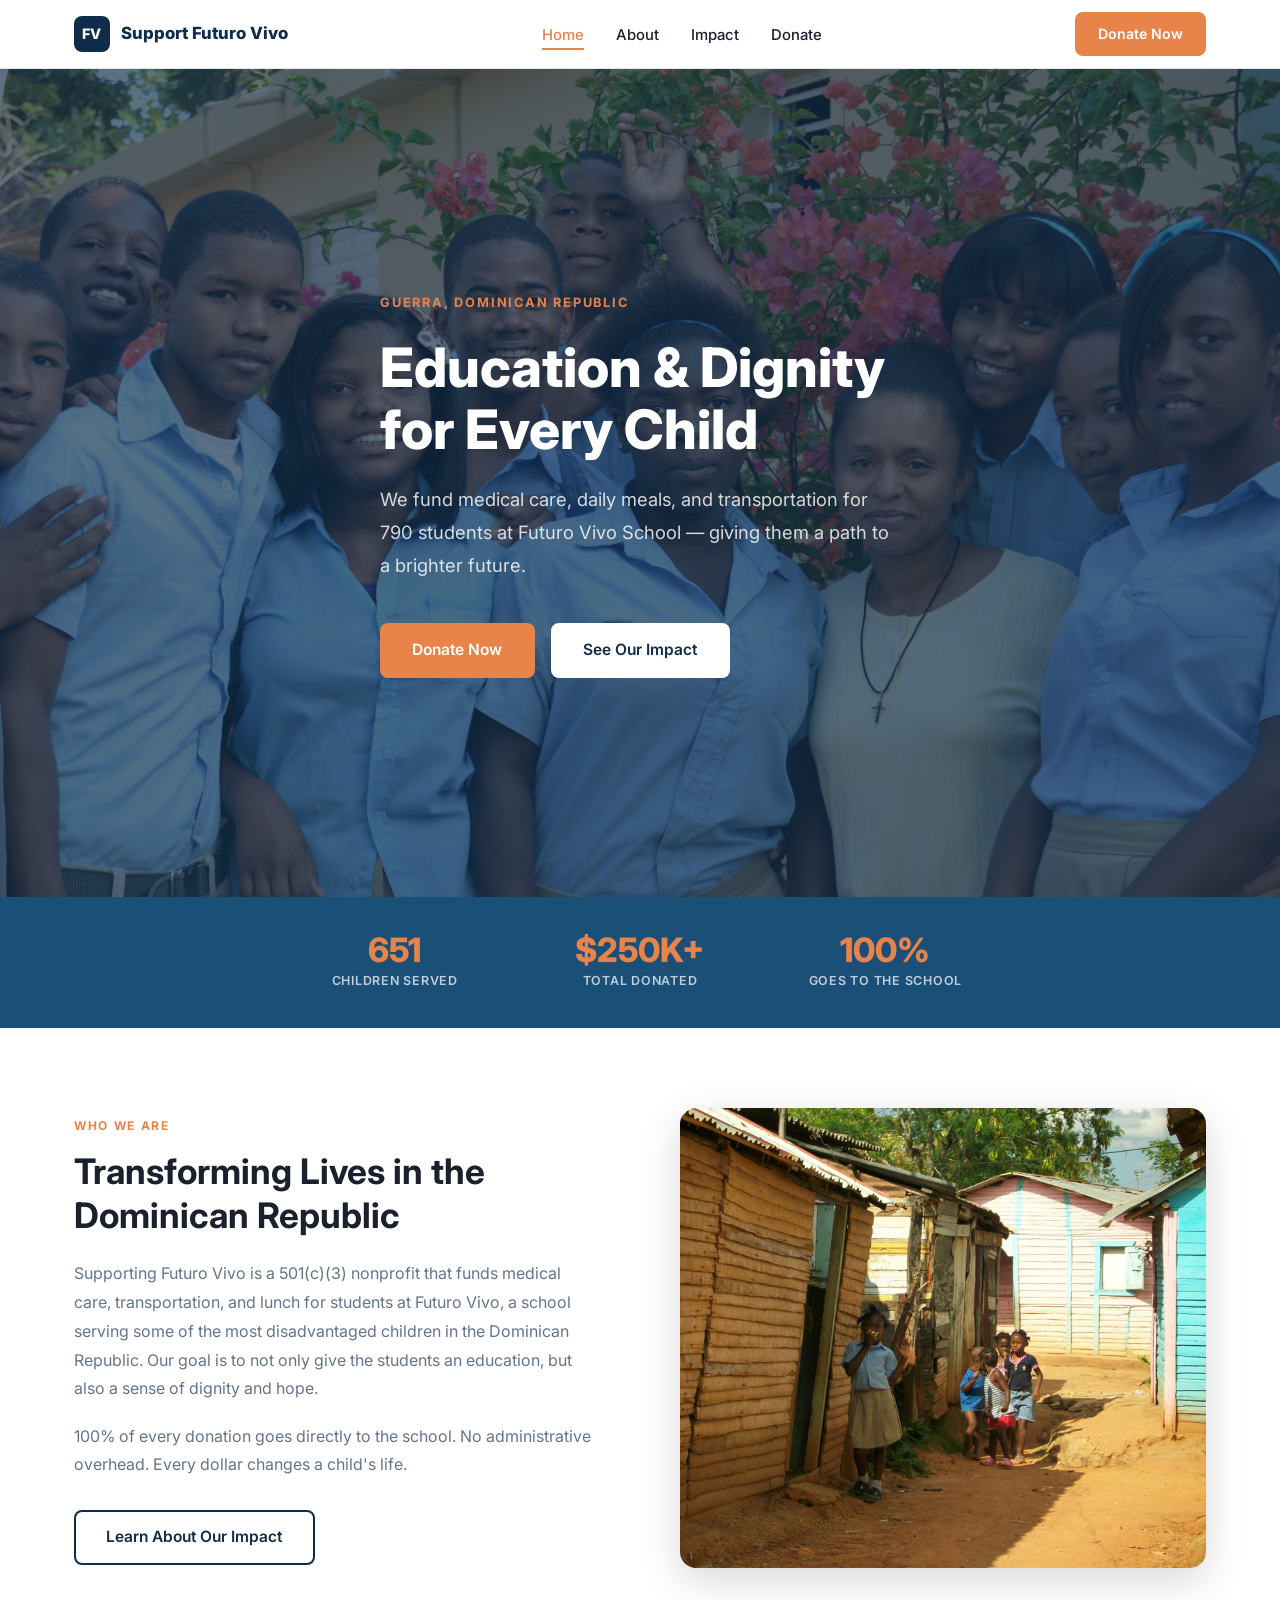
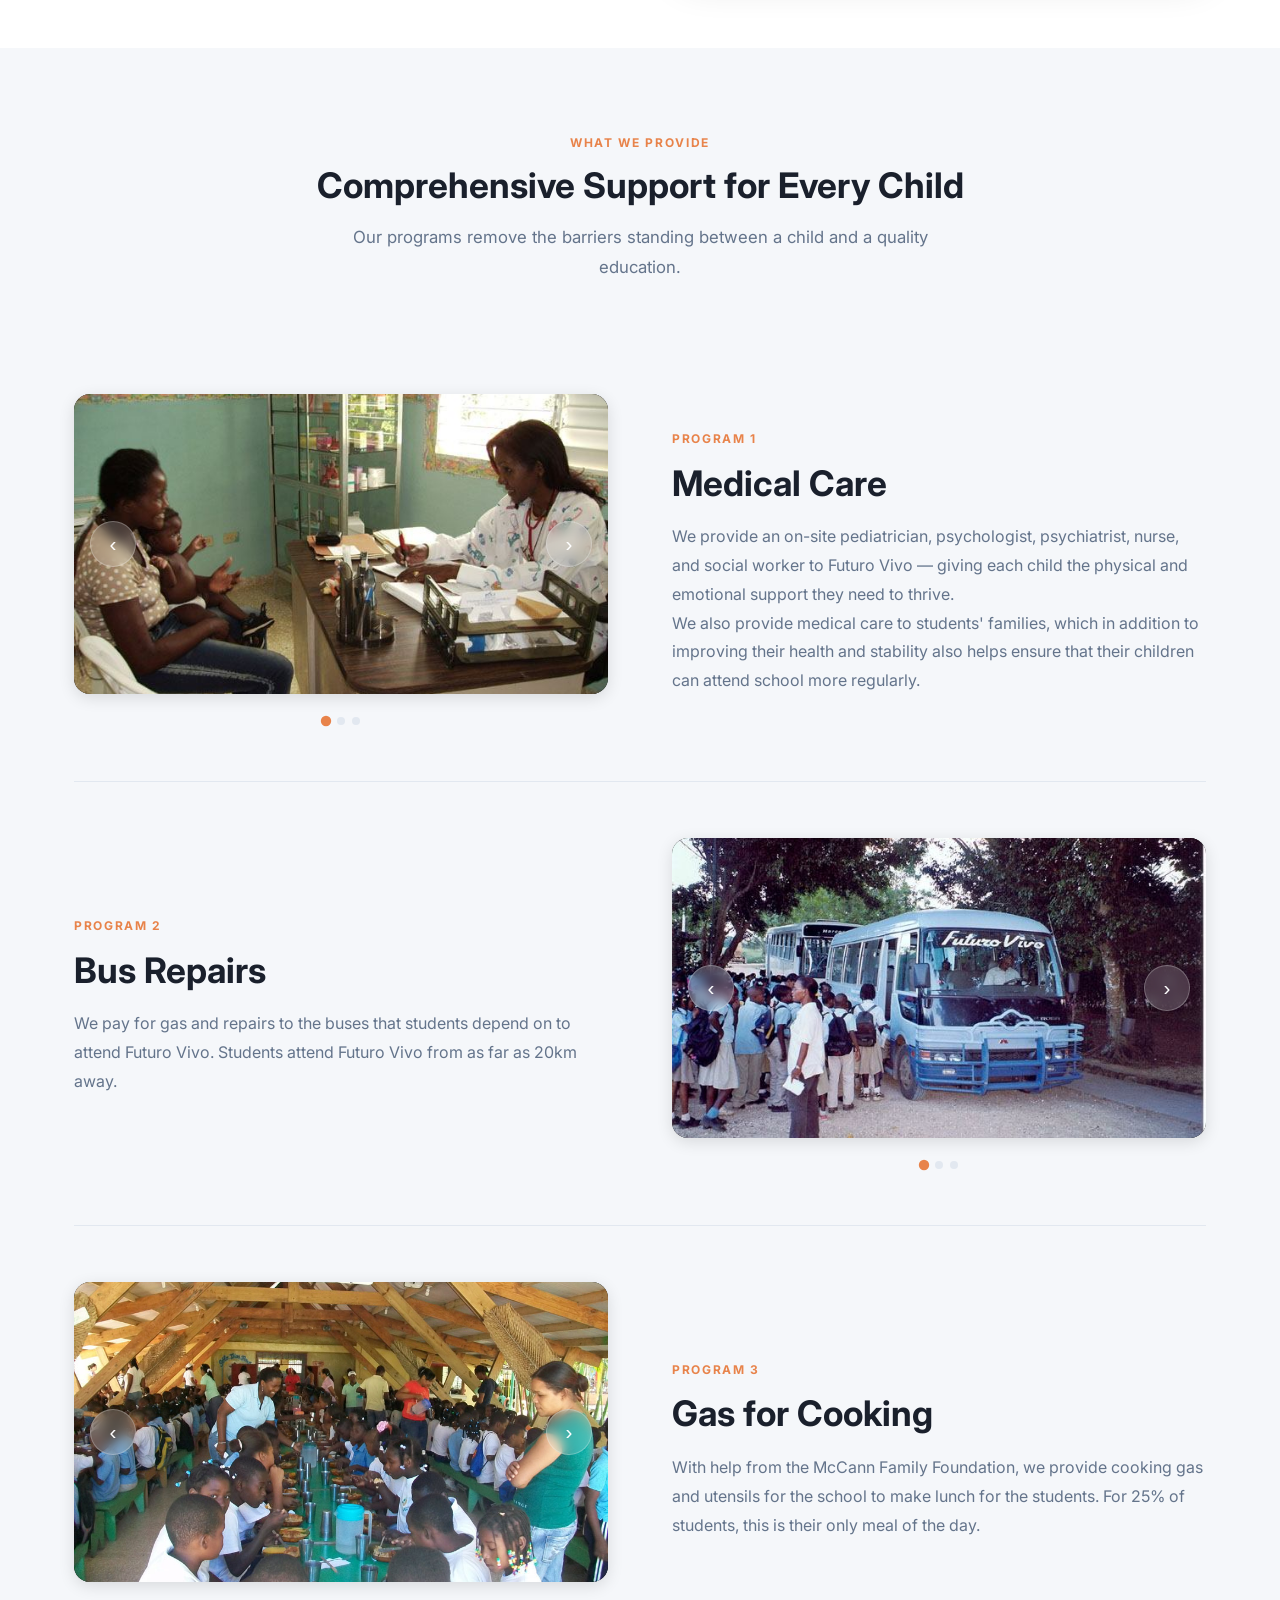
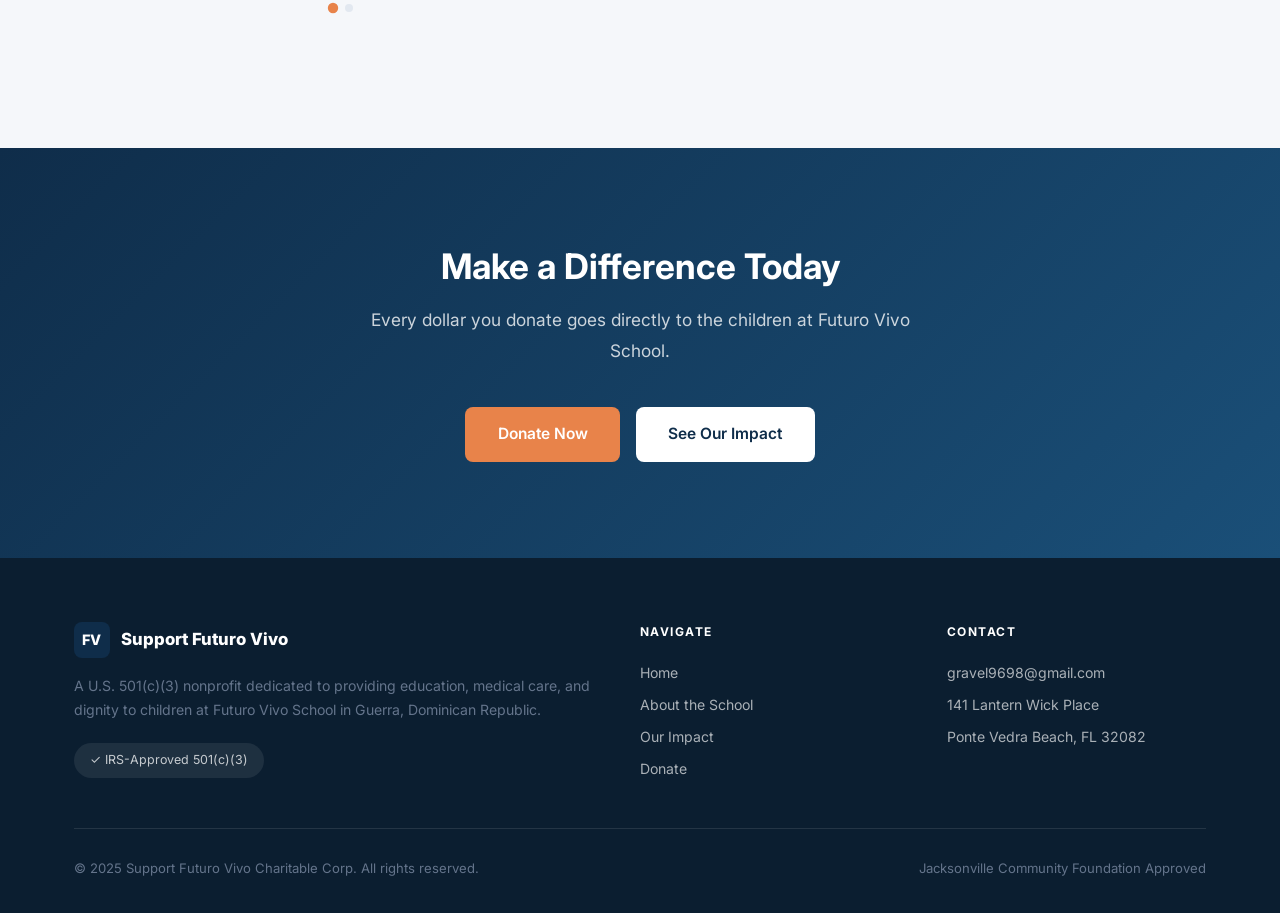
==== index.html @ 38538dcb "updates to index and about" ====
<!DOCTYPE html>
<html lang="en">
<head>
  <meta charset="UTF-8">
  <meta name="viewport" content="width=device-width, initial-scale=1.0">
  <title>Support Futuro Vivo — Education &amp; Dignity for Children in Need</title>
  <meta name="description" content="Support Futuro Vivo funds healthcare, medical care, and transportation for 790 children at Futuro Vivo School in Guerra, Dominican Republic.">
  <link rel="preconnect" href="https://fonts.googleapis.com">
  <link rel="preconnect" href="https://fonts.gstatic.com" crossorigin>
  <link href="https://fonts.googleapis.com/css2?family=Inter:wght@400;500;600;700;800&display=swap" rel="stylesheet">
  <link rel="stylesheet" href="css/style.css">
</head>
<body>

  <!-- ========== NAVIGATION ========== -->
  <nav class="nav" id="nav">
    <div class="container nav-inner">
      <a href="index.html" class="nav-logo">
        <div class="logo-mark">FV</div>
        Support Futuro Vivo
      </a>
      <ul class="nav-links">
        <li><a href="index.html">Home</a></li>
        <li><a href="about.html">About</a></li>
        <li><a href="impact.html">Impact</a></li>
        <li><a href="donate.html">Donate</a></li>
      </ul>
      <a href="donate.html" class="btn btn-primary nav-cta">Donate Now</a>
      <button class="hamburger" aria-label="Toggle menu">
        <span></span><span></span><span></span>
      </button>
    </div>
  </nav>

  <div class="mobile-nav" id="mobile-nav">
    <ul>
      <li><a href="index.html">Home</a></li>
      <li><a href="about.html">About</a></li>
      <li><a href="impact.html">Impact</a></li>
      <li><a href="donate.html">Donate</a></li>
    </ul>
    <a href="donate.html" class="btn btn-primary mobile-donate">Donate Now</a>
  </div>

  <!-- ========== HERO ========== -->
  <section class="hero">
    <div class="hero-bg"></div>
    <div class="container">
      <div class="hero-content">
        <span class="eyebrow">Guerra, Dominican Republic</span>
        <h1>Education &amp; Dignity<br>for Every Child</h1>
        <p>We fund medical care, daily meals, and transportation for 790 students at Futuro Vivo School — giving them a path to a brighter future.</p>
        <div class="hero-buttons">
          <a href="donate.html" class="btn btn-primary">Donate Now</a>
          <a href="impact.html" class="btn btn-white">See Our Impact</a>
        </div>
      </div>
    </div>
  </section>

  <!-- ========== STATS BAR ========== -->
  <div class="stats-bar">
    <div class="container">
      <div class="stats-grid">
        <div class="stat-item">
          <div class="number" data-target="790" data-suffix="">790</div>
          <div class="label">Children Served</div>
        </div>
        <div class="stat-item">
          <div class="number">$250K+</div>
          <div class="label">Total Donated</div>
        </div>

        <div class="stat-item">
          <div class="number">100%</div>
          <div class="label">Goes to the School</div>
        </div>
      </div>
    </div>
  </div>

  <!-- ========== ABOUT ========== -->
  <section class="section">
    <div class="container">
      <div class="about-grid">
        <div class="about-text fade-in">
          <span class="eyebrow">Who We Are</span>
          <h2>Transforming Lives in the Dominican Republic</h2>
          <p>Supporting Futuro Vivo is a 501(c)(3) nonprofit that funds medical care, transportation, and lunch for students at Futuro Vivo, a school serving some of the most disadvantaged children in the Dominican Republic. Our goal is to not only give the students an education, but also a sense of dignity and hope.</p>
          <p>100% of every donation goes directly to the school. No administrative overhead. Every dollar changes a child's life.</p>
          <a href="impact.html" class="btn btn-outline">Learn About Our Impact</a>
        </div>
        <div class="about-image fade-in">
          <img src="photos/students/students_6.jpg" alt="Children at Futuro Vivo School">

        </div>
      </div>
    </div>
  </section>

  <!-- ========== WHAT WE DO ========== -->
  <section class="section section-alt">
    <div class="container">
      <div class="section-header fade-in">
        <span class="eyebrow">What We Provide</span>
        <h2>Comprehensive Support for Every Child</h2>
        <p>Our programs remove the barriers standing between a child and a quality education.</p>
      </div>

      <div class="program-feature fade-in">
        <div class="program-feature-media">
          <div class="slideshow-wrap">
            <div class="slideshow-container">
              <div class="slide active"><img src="photos/medical/consult.jpg"   alt="Medical consultation at Futuro Vivo"></div>
              <div class="slide"><img src="photos/medical/consult_2.jpg"        alt="Medical consultation at Futuro Vivo"></div>
              <div class="slide"><img src="photos/medical/medicine.jpg"         alt="Medicine at Futuro Vivo"></div>
              <button class="slide-btn slide-prev" aria-label="Previous photo">&#8249;</button>
              <button class="slide-btn slide-next" aria-label="Next photo">&#8250;</button>
            </div>
            <div class="slide-dots">
              <button class="dot active" aria-label="Photo 1"></button>
              <button class="dot" aria-label="Photo 2"></button>
              <button class="dot" aria-label="Photo 3"></button>
            </div>
          </div>
        </div>
        <div class="program-feature-text">
          <span class="eyebrow">Program 1</span>
          <h2>Medical Care</h2>
          <p>We provide an on-site pediatrician, psychologist, psychiatrist, nurse, and social worker to Futuro Vivo — giving each child the physical and emotional support they need to thrive.</p>
          <p>We also provide medical care to students' families, which in addition to improving their health and stability also helps ensure that their children can attend school more regularly.</p>
        </div>
      </div>

      <div class="program-feature reverse fade-in">
        <div class="program-feature-media">
          <div class="slideshow-wrap">
            <div class="slideshow-container">
              <div class="slide active"><img src="photos/transportation/bus_outside.jpg" alt="School bus at Futuro Vivo"></div>
              <div class="slide"><img src="photos/transportation/bus_inside.jpg"         alt="Inside the school bus"></div>
              <div class="slide"><img src="photos/transportation/bus_pose.jpg"           alt="Students by the school bus"></div>
              <button class="slide-btn slide-prev" aria-label="Previous photo">&#8249;</button>
              <button class="slide-btn slide-next" aria-label="Next photo">&#8250;</button>
            </div>
            <div class="slide-dots">
              <button class="dot active" aria-label="Photo 1"></button>
              <button class="dot" aria-label="Photo 2"></button>
              <button class="dot" aria-label="Photo 3"></button>
            </div>
          </div>
        </div>
        <div class="program-feature-text">
          <span class="eyebrow">Program 2</span>
          <h2>Bus Repairs</h2>
          <p>We pay for gas and repairs to the buses that students depend on to attend Futuro Vivo. Students attend Futuro Vivo from as far as 20km away.</p>
        </div>
      </div>

      <div class="program-feature fade-in">
        <div class="program-feature-media">
          <div class="slideshow-wrap">
            <div class="slideshow-container">
              <div class="slide active"><img src="photos/meals/wide_shot.jpg"   alt="Mealtime at Futuro Vivo"></div>
              <div class="slide"><img src="photos/meals/long_table.JPG"         alt="Students eating at Futuro Vivo"></div>
              <button class="slide-btn slide-prev" aria-label="Previous photo">&#8249;</button>
              <button class="slide-btn slide-next" aria-label="Next photo">&#8250;</button>
            </div>
            <div class="slide-dots">
              <button class="dot active" aria-label="Photo 1"></button>
              <button class="dot" aria-label="Photo 2"></button>
            </div>
          </div>
        </div>
        <div class="program-feature-text">
          <span class="eyebrow">Program 3</span>
          <h2>Gas for Cooking</h2>
          <p>With help from the McCann Family Foundation, we provide cooking gas and utensils for the school to make lunch for the students. For 25% of students, this is their only meal of the day.</p>
        </div>
      </div>

    </div>
  </section>

  <!-- ========== CTA ========== -->
  <section class="cta-section">
    <div class="container fade-in">
      <h2>Make a Difference Today</h2>
      <p>Every dollar you donate goes directly to the children at Futuro Vivo School.</p>
      <div class="cta-buttons">
        <a href="donate.html" class="btn btn-primary">Donate Now</a>
        <a href="impact.html" class="btn btn-white">See Our Impact</a>
      </div>
    </div>
  </section>

  <!-- ========== FOOTER ========== -->
  <footer class="footer">
    <div class="container">
      <div class="footer-grid">
        <div class="footer-brand">
          <a href="index.html" class="nav-logo">
            <div class="logo-mark">FV</div>
            Support Futuro Vivo
          </a>
          <p>A U.S. 501(c)(3) nonprofit dedicated to providing education, medical care, and dignity to children at Futuro Vivo School in Guerra, Dominican Republic.</p>
          <span class="nonprofit-badge">✓ IRS-Approved 501(c)(3)</span>
        </div>
        <div>
          <h4>Navigate</h4>
          <ul>
            <li><a href="index.html">Home</a></li>
            <li><a href="about.html">About the School</a></li>
            <li><a href="impact.html">Our Impact</a></li>
            <li><a href="donate.html">Donate</a></li>
          </ul>
        </div>
        <div>
          <h4>Contact</h4>
          <ul>
            <li><a href="mailto:gravel9698@gmail.com">gravel9698@gmail.com</a></li>
            <li>141 Lantern Wick Place</li>
            <li>Ponte Vedra Beach, FL 32082</li>
          </ul>
        </div>
      </div>
      <div class="footer-bottom">
        <p>&copy; 2025 Support Futuro Vivo Charitable Corp. All rights reserved.</p>
        <p>Jacksonville Community Foundation Approved</p>
      </div>
    </div>
  </footer>

  <script src="js/main.js"></script>
</body>
</html>
---- css/style.css ----
/* ============================================
   SUPPORT FUTURO VIVO — Stylesheet
   ============================================ */

/* Reset & Base */
*, *::before, *::after { box-sizing: border-box; margin: 0; padding: 0; }

:root {
  --primary:        #0f2d4a;
  --primary-light:  #1a4f78;
  --accent:         #e8834a;
  --accent-dark:    #cf6b35;
  --bg-light:       #f5f7fa;
  --bg-white:       #ffffff;
  --text-dark:      #1a202c;
  --text-muted:     #64748b;
  --border:         #e2e8f0;
  --shadow-sm:      0 1px 4px rgba(0,0,0,0.08);
  --shadow-md:      0 4px 16px rgba(0,0,0,0.12);
  --shadow-lg:      0 12px 40px rgba(0,0,0,0.16);
  --radius:         8px;
  --radius-lg:      16px;
  --transition:     0.28s ease;
  --max-width:      1180px;
}

html { scroll-behavior: smooth; }

body {
  font-family: 'Inter', -apple-system, BlinkMacSystemFont, 'Segoe UI', sans-serif;
  color: var(--text-dark);
  background: var(--bg-white);
  line-height: 1.65;
  font-size: 16px;
  -webkit-font-smoothing: antialiased;
}

img { max-width: 100%; height: auto; display: block; }
a { color: inherit; text-decoration: none; }

h1 { font-size: clamp(2rem, 5vw, 3.4rem); font-weight: 800; line-height: 1.15; }
h2 { font-size: clamp(1.5rem, 3vw, 2.2rem); font-weight: 700; line-height: 1.25; }
h3 { font-size: clamp(1.05rem, 2vw, 1.25rem); font-weight: 600; }
p  { color: var(--text-muted); line-height: 1.8; }

.container { max-width: var(--max-width); margin: 0 auto; padding: 0 1.5rem; }
.section    { padding: 5rem 0; }
.section-alt { background: var(--bg-light); }

/* ---- Buttons ---- */
.btn {
  display: inline-flex;
  align-items: center;
  gap: .5rem;
  padding: .8rem 1.9rem;
  border-radius: var(--radius);
  font-weight: 600;
  font-size: .97rem;
  cursor: pointer;
  transition: var(--transition);
  border: 2px solid transparent;
  white-space: nowrap;
}
.btn-primary  { background: var(--accent); color: #fff; }
.btn-primary:hover { background: var(--accent-dark); transform: translateY(-2px); box-shadow: var(--shadow-md); }
.btn-outline  { border-color: var(--primary); color: var(--primary); background: transparent; }
.btn-outline:hover { background: var(--primary); color: #fff; transform: translateY(-2px); }
.btn-white    { background: #fff; color: var(--primary); }
.btn-white:hover { background: var(--bg-light); transform: translateY(-2px); box-shadow: var(--shadow-sm); }

/* ---- Section header ---- */
.section-header { text-align: center; margin-bottom: 3.5rem; }
.eyebrow {
  display: inline-block;
  text-transform: uppercase;
  letter-spacing: .14em;
  font-size: .75rem;
  font-weight: 700;
  color: var(--accent);
  margin-bottom: .65rem;
}
.section-header h2 { color: var(--text-dark); margin-bottom: .9rem; }
.section-header p  { max-width: 580px; margin: 0 auto; font-size: 1.05rem; }

/* ---- Fade-in on scroll ---- */
.fade-in {
  opacity: 0;
  transform: translateY(22px);
  transition: opacity .6s ease, transform .6s ease;
}
.fade-in.visible { opacity: 1; transform: translateY(0); }


/* ============================================
   NAVIGATION
   ============================================ */
.nav {
  position: sticky;
  top: 0;
  z-index: 200;
  background: rgba(255,255,255,.96);
  backdrop-filter: blur(12px);
  border-bottom: 1px solid var(--border);
  transition: box-shadow var(--transition);
}
.nav.scrolled { box-shadow: var(--shadow-md); }

.nav-inner {
  display: flex;
  align-items: center;
  justify-content: space-between;
  height: 68px;
}

.nav-logo {
  display: flex;
  align-items: center;
  gap: .7rem;
  font-weight: 800;
  font-size: 1.05rem;
  color: var(--primary);
  flex-shrink: 0;
}
.logo-mark {
  width: 36px; height: 36px;
  background: var(--primary);
  border-radius: 8px;
  display: flex;
  align-items: center;
  justify-content: center;
  color: #fff;
  font-size: .9rem;
  font-weight: 800;
  letter-spacing: .02em;
  flex-shrink: 0;
}

.nav-links {
  display: flex;
  align-items: center;
  gap: 2rem;
  list-style: none;
}
.nav-links a {
  font-weight: 500;
  font-size: .93rem;
  color: var(--text-dark);
  transition: color var(--transition);
  position: relative;
  padding-bottom: 2px;
}
.nav-links a::after {
  content: '';
  position: absolute;
  bottom: -4px; left: 0;
  width: 0; height: 2px;
  background: var(--accent);
  transition: width var(--transition);
}
.nav-links a:hover,
.nav-links a.active { color: var(--accent); }
.nav-links a:hover::after,
.nav-links a.active::after { width: 100%; }

.nav-cta { padding: .55rem 1.3rem; font-size: .88rem; }

/* Hamburger */
.hamburger {
  display: none;
  flex-direction: column;
  gap: 5px;
  cursor: pointer;
  padding: 6px;
  background: none;
  border: none;
}
.hamburger span {
  display: block;
  width: 23px; height: 2px;
  background: var(--text-dark);
  transition: var(--transition);
  border-radius: 2px;
}
.hamburger.open span:nth-child(1) { transform: translateY(7px) rotate(45deg); }
.hamburger.open span:nth-child(2) { opacity: 0; }
.hamburger.open span:nth-child(3) { transform: translateY(-7px) rotate(-45deg); }

/* Mobile Nav */
.mobile-nav {
  display: none;
  position: fixed;
  top: 68px; left: 0; right: 0;
  background: #fff;
  border-bottom: 1px solid var(--border);
  z-index: 199;
  padding: 1.25rem 1.5rem 1.75rem;
  box-shadow: var(--shadow-lg);
}
.mobile-nav.open { display: block; }
.mobile-nav ul { list-style: none; display: flex; flex-direction: column; gap: .25rem; }
.mobile-nav a {
  display: block;
  padding: .7rem 1rem;
  font-weight: 500;
  font-size: .98rem;
  border-radius: var(--radius);
  transition: background var(--transition);
}
.mobile-nav a:hover,
.mobile-nav a.active { background: var(--bg-light); color: var(--accent); }
.mobile-donate { margin-top: 1rem; display: block; text-align: center; }


/* ============================================
   HERO
   ============================================ */
.hero {
  position: relative;
  min-height: 92vh;
  display: flex;
  align-items: center;
  background: var(--primary);
  overflow: hidden;
}
.hero-bg {
  position: absolute; inset: 0;
  background-image: url('../photos/students/students_2.JPG');
  background-size: cover;
  background-position: center 30%;
  opacity: .32;
}
.hero-content {
  position: relative;
  z-index: 1;
  color: #fff;
  max-width: 680px;
  padding: 4rem 0;
}
.hero-content .eyebrow { color: var(--accent); margin-bottom: 1.4rem; font-size: .8rem; }
.hero-content h1 { color: #fff; margin-bottom: 1.4rem; }
.hero-content p  {
  font-size: 1.15rem;
  color: rgba(255,255,255,.82);
  margin-bottom: 2.5rem;
  max-width: 520px;
}
.hero-buttons { display: flex; gap: 1rem; flex-wrap: wrap; }


/* ============================================
   STATS BAR
   ============================================ */
.stats-bar {
  background: var(--primary-light);
  padding: 2.25rem 0;
}
.stats-grid {
  display: grid;
  grid-template-columns: repeat(3, 1fr);
  gap: 1rem;
  text-align: center;
  max-width: 720px;
  margin: 0 auto;
}
.stat-item .number {
  font-size: 2.1rem;
  font-weight: 800;
  color: var(--accent);
  line-height: 1;
  margin-bottom: .3rem;
}
.stat-item .label {
  font-size: .78rem;
  color: rgba(255,255,255,.72);
  font-weight: 600;
  text-transform: uppercase;
  letter-spacing: .06em;
}


/* ============================================
   ABOUT
   ============================================ */
.about-grid {
  display: grid;
  grid-template-columns: 1fr 1fr;
  gap: 5rem;
  align-items: center;
}
.about-text .eyebrow { margin-bottom: .8rem; }
.about-text h2  { color: var(--text-dark); margin-bottom: 1.4rem; }
.about-text p   { margin-bottom: 1.15rem; }
.about-text .btn { margin-top: .75rem; }

.about-image { position: relative; }
.about-image img {
  border-radius: var(--radius-lg);
  width: 100%; height: 460px;
  object-fit: cover;
  box-shadow: var(--shadow-lg);
}
.about-badge {
  position: absolute;
  bottom: -1.5rem; left: -1.5rem;
  background: var(--accent);
  color: #fff;
  padding: 1.4rem 1.6rem;
  border-radius: var(--radius-lg);
  text-align: center;
  box-shadow: var(--shadow-md);
}
.about-badge .big   { font-size: 2rem; font-weight: 800; line-height: 1; }
.about-badge .small { font-size: .7rem; font-weight: 700; text-transform: uppercase; letter-spacing: .06em; margin-top: .2rem; }


/* ============================================
   PROGRAMS
   ============================================ */
.programs-grid {
  display: grid;
  grid-template-columns: repeat(auto-fit, minmax(240px, 1fr));
  gap: 1.5rem;
}
.program-card {
  background: #fff;
  border-radius: var(--radius-lg);
  padding: 2rem;
  box-shadow: var(--shadow-sm);
  border: 1px solid var(--border);
  transition: transform var(--transition), box-shadow var(--transition);
}
.program-card:hover { transform: translateY(-5px); box-shadow: var(--shadow-md); }
.program-icon {
  width: 54px; height: 54px;
  background: #fef0e6;
  border-radius: 12px;
  display: flex;
  align-items: center;
  justify-content: center;
  font-size: 1.4rem;
  margin-bottom: 1.2rem;
}
.program-card h3 { color: var(--text-dark); margin-bottom: .65rem; }


/* ============================================
   PROGRAM FEATURES (homepage what-we-do)
   ============================================ */
.program-feature {
  display: grid;
  grid-template-columns: 1fr 1fr;
  gap: 4rem;
  align-items: center;
  padding: 3.5rem 0;
  border-bottom: 1px solid var(--border);
}
.program-feature:last-child { border-bottom: none; }
.program-feature.reverse .program-feature-media { order: 2; }
.program-feature.reverse .program-feature-text  { order: 1; }

.program-feature-media .slideshow-wrap { max-width: unset; margin: 0; }
.program-feature-media .slideshow-container { box-shadow: var(--shadow-md); }

.program-feature-text .eyebrow { margin-bottom: .75rem; }
.program-feature-text h2 { color: var(--text-dark); margin-bottom: 1.1rem; }

.program-feature .slide-dots .dot { background: var(--border); }
.program-feature .slide-dots .dot.active { background: var(--accent); }


/* ============================================
   SLIDESHOW
   ============================================ */
.slideshow-section {
  background: var(--primary);
  padding: 5rem 0;
}
.slideshow-section .section-header h2 { color: #fff; }
.slideshow-section .section-header p  { color: rgba(255,255,255,.65); }

.slideshow-wrap {
  position: relative;
  max-width: 860px;
  margin: 0 auto;
}
.slideshow-container {
  position: relative;
  border-radius: var(--radius-lg);
  overflow: hidden;
  box-shadow: var(--shadow-lg);
  aspect-ratio: 16 / 9;
  background: #000;
}
.slide {
  position: absolute; inset: 0;
  opacity: 0;
  transition: opacity .85s ease;
}
.slide.active { opacity: 1; }
.slide img { width: 100%; height: 100%; object-fit: cover; }

.slide-btn {
  position: absolute;
  top: 50%; transform: translateY(-50%);
  z-index: 10;
  background: rgba(255,255,255,.18);
  backdrop-filter: blur(6px);
  border: 1px solid rgba(255,255,255,.25);
  color: #fff;
  width: 46px; height: 46px;
  border-radius: 50%;
  cursor: pointer;
  font-size: 1.3rem;
  display: flex;
  align-items: center;
  justify-content: center;
  transition: background var(--transition);
}
.slide-btn:hover { background: rgba(255,255,255,.32); }
.slide-prev { left: 1rem; }
.slide-next { right: 1rem; }

.slide-dots {
  display: flex;
  justify-content: center;
  gap: .45rem;
  margin-top: 1.4rem;
  flex-wrap: wrap;
}
.dot {
  width: 8px; height: 8px;
  border-radius: 50%;
  background: rgba(255,255,255,.28);
  cursor: pointer;
  transition: background var(--transition), transform var(--transition);
  border: none;
}
.dot.active { background: var(--accent); transform: scale(1.3); }


/* ============================================
   CTA BAND
   ============================================ */
.cta-section {
  background: linear-gradient(135deg, var(--primary) 0%, var(--primary-light) 100%);
  color: #fff;
  text-align: center;
  padding: 6rem 0;
}
.cta-section h2 { color: #fff; margin-bottom: 1rem; }
.cta-section p  { color: rgba(255,255,255,.78); font-size: 1.08rem; max-width: 540px; margin: 0 auto 2.5rem; }
.cta-buttons    { display: flex; gap: 1rem; justify-content: center; flex-wrap: wrap; }


/* ============================================
   FOOTER
   ============================================ */
.footer {
  background: #0b1e30;
  color: rgba(255,255,255,.65);
  padding: 4rem 0 2rem;
}
.footer-grid {
  display: grid;
  grid-template-columns: 2fr 1fr 1fr;
  gap: 3rem;
  margin-bottom: 3rem;
}
.footer-brand .nav-logo { color: #fff; margin-bottom: 1rem; }
.footer-brand p { font-size: .88rem; line-height: 1.75; margin-bottom: 1.25rem; }

.footer h4 {
  color: #fff;
  font-size: .75rem;
  text-transform: uppercase;
  letter-spacing: .12em;
  margin-bottom: 1.2rem;
}
.footer ul { list-style: none; display: flex; flex-direction: column; gap: .55rem; }
.footer ul li, .footer ul a { font-size: .88rem; transition: color var(--transition); }
.footer ul a:hover { color: #fff; }

.footer-bottom {
  border-top: 1px solid rgba(255,255,255,.1);
  padding-top: 1.75rem;
  display: flex;
  justify-content: space-between;
  align-items: center;
  font-size: .82rem;
  flex-wrap: wrap;
  gap: .75rem;
}
.nonprofit-badge {
  display: inline-flex;
  align-items: center;
  gap: .5rem;
  background: rgba(255,255,255,.08);
  padding: .45rem 1rem;
  border-radius: 100px;
  font-size: .78rem;
  color: rgba(255,255,255,.75);
}


/* ============================================
   PAGE HERO (inner pages)
   ============================================ */
.page-hero {
  background: linear-gradient(135deg, var(--primary) 0%, var(--primary-light) 100%);
  padding: 4.5rem 0 3.5rem;
}
.page-hero h1 { color: #fff; margin-bottom: .9rem; }
.page-hero p  { color: rgba(255,255,255,.78); font-size: 1.08rem; max-width: 580px; }

.breadcrumb {
  display: flex;
  align-items: center;
  gap: .5rem;
  font-size: .82rem;
  color: rgba(255,255,255,.55);
  margin-bottom: 1.4rem;
}
.breadcrumb a { color: rgba(255,255,255,.55); transition: color var(--transition); }
.breadcrumb a:hover { color: rgba(255,255,255,.9); }


/* ============================================
   BOARD PAGE
   ============================================ */
.board-grid {
  display: grid;
  grid-template-columns: repeat(auto-fill, minmax(270px, 1fr));
  gap: 2rem;
}
.board-card {
  background: #fff;
  border-radius: var(--radius-lg);
  overflow: hidden;
  box-shadow: var(--shadow-sm);
  border: 1px solid var(--border);
  transition: transform var(--transition), box-shadow var(--transition);
}
.board-card:hover { transform: translateY(-5px); box-shadow: var(--shadow-md); }

.board-avatar {
  height: 200px;
  background: linear-gradient(135deg, var(--primary) 0%, var(--primary-light) 100%);
  display: flex;
  align-items: center;
  justify-content: center;
  font-size: 3.5rem;
  font-weight: 800;
  color: rgba(255,255,255,.85);
  letter-spacing: .04em;
}
.board-avatar.placeholder {
  background: var(--bg-light);
  color: var(--border);
  font-size: 2.5rem;
}
.board-body { padding: 1.5rem; }
.board-body h3 { color: var(--text-dark); margin-bottom: .25rem; }
.board-role {
  color: var(--accent);
  font-weight: 600;
  font-size: .8rem;
  text-transform: uppercase;
  letter-spacing: .07em;
  margin-bottom: .75rem;
}
.board-body p { font-size: .9rem; }

.board-placeholder .board-body h3 { color: var(--text-muted); }


/* ============================================
   IMPACT PAGE
   ============================================ */
.impact-stats-grid {
  display: grid;
  grid-template-columns: repeat(auto-fit, minmax(190px, 1fr));
  gap: 1.5rem;
}
.impact-stat-card {
  background: #fff;
  border-radius: var(--radius-lg);
  padding: 2.25rem 1.75rem;
  text-align: center;
  box-shadow: var(--shadow-sm);
  border: 1px solid var(--border);
  transition: transform var(--transition), box-shadow var(--transition);
}
.impact-stat-card:hover { transform: translateY(-4px); box-shadow: var(--shadow-md); }
.impact-stat-card .number {
  font-size: 2.8rem;
  font-weight: 800;
  color: var(--primary);
  line-height: 1;
  margin-bottom: .5rem;
}
.impact-stat-card .label { font-weight: 700; color: var(--text-dark); font-size: .95rem; }
.impact-stat-card .desc  { font-size: .82rem; margin-top: .4rem; }

/* Program detail rows */
.program-row {
  display: grid;
  grid-template-columns: 1fr 1fr;
  gap: 4rem;
  align-items: center;
  padding: 4rem 0;
  border-bottom: 1px solid var(--border);
}
.program-row:last-child { border-bottom: none; }
.program-row.reverse .program-row-img { order: 2; }
.program-row.reverse .program-row-text { order: 1; }

.program-row-img {
  border-radius: var(--radius-lg);
  overflow: hidden;
  box-shadow: var(--shadow-md);
}
.program-row-img img { width: 100%; height: 320px; object-fit: cover; }

.program-row-text .eyebrow { margin-bottom: .75rem; }
.program-row-text h2 { color: var(--text-dark); margin-bottom: 1.1rem; }

/* Photo grid */
.photo-grid {
  display: grid;
  grid-template-columns: repeat(auto-fill, minmax(260px, 1fr));
  gap: .9rem;
}
.photo-grid-item {
  aspect-ratio: 4 / 3;
  overflow: hidden;
  border-radius: var(--radius);
  cursor: pointer;
}
.photo-grid-item img {
  width: 100%; height: 100%;
  object-fit: cover;
  transition: transform .45s ease;
}
.photo-grid-item:hover img { transform: scale(1.06); }

/* Lightbox */
.lightbox {
  display: none;
  position: fixed; inset: 0;
  background: rgba(0,0,0,.92);
  z-index: 1000;
  align-items: center;
  justify-content: center;
  padding: 2rem;
}
.lightbox.open { display: flex; }
.lightbox img {
  max-width: 90vw;
  max-height: 88vh;
  border-radius: var(--radius);
  object-fit: contain;
  box-shadow: var(--shadow-lg);
}
.lightbox-close {
  position: absolute;
  top: 1.25rem; right: 1.5rem;
  background: none;
  border: none;
  color: #fff;
  font-size: 2rem;
  cursor: pointer;
  line-height: 1;
  opacity: .75;
  transition: opacity var(--transition);
}
.lightbox-close:hover { opacity: 1; }


/* ============================================
   DONATE PAGE
   ============================================ */
.donate-layout {
  display: grid;
  grid-template-columns: 1.55fr 1fr;
  gap: 3rem;
  align-items: start;
}

.donate-card {
  background: #fff;
  border-radius: var(--radius-lg);
  padding: 2.5rem;
  box-shadow: var(--shadow-sm);
  border: 1px solid var(--border);
}
.donate-card h2 { color: var(--text-dark); margin-bottom: .6rem; }
.donate-card .subtitle { margin-bottom: 2rem; font-size: 1rem; }

.amount-grid {
  display: grid;
  grid-template-columns: repeat(3, 1fr);
  gap: .7rem;
  margin-bottom: 2rem;
}
.amount-btn {
  background: var(--bg-light);
  border: 2px solid var(--border);
  border-radius: var(--radius);
  padding: 1rem .75rem;
  text-align: center;
  cursor: pointer;
  transition: var(--transition);
  font-weight: 700;
  font-size: 1.05rem;
  color: var(--text-dark);
}
.amount-btn:hover, .amount-btn.selected {
  border-color: var(--primary);
  background: #e8f0f8;
  color: var(--primary);
}
.amount-sub {
  font-size: .7rem;
  font-weight: 500;
  color: var(--text-muted);
  display: block;
  margin-top: .2rem;
}
.amount-btn.selected .amount-sub { color: var(--primary-light); }

.divider {
  display: flex;
  align-items: center;
  gap: 1rem;
  margin: 1.5rem 0;
  color: var(--text-muted);
  font-size: .85rem;
}
.divider::before, .divider::after {
  content: '';
  flex: 1;
  height: 1px;
  background: var(--border);
}

.paypal-form { margin-top: .5rem; }
.paypal-btn {
  display: flex;
  align-items: center;
  justify-content: center;
  gap: .75rem;
  width: 100%;
  background: #003087;
  color: #fff;
  border-radius: var(--radius);
  padding: 1.05rem;
  font-weight: 700;
  font-size: 1.05rem;
  transition: var(--transition);
  border: none;
  cursor: pointer;
}
.paypal-btn:hover { background: #002270; transform: translateY(-2px); box-shadow: var(--shadow-md); }
.paypal-logo-img { height: 22px; filter: brightness(0) invert(1); }

.donate-note {
  margin-top: 1.25rem;
  font-size: .82rem;
  color: var(--text-muted);
  text-align: center;
  display: flex;
  align-items: center;
  justify-content: center;
  gap: .4rem;
}

/* Donate sidebar */
.donate-sidebar { display: flex; flex-direction: column; gap: 1.25rem; }

.info-card {
  background: #fff;
  border-radius: var(--radius-lg);
  padding: 1.65rem;
  box-shadow: var(--shadow-sm);
  border: 1px solid var(--border);
}
.info-card h3 { color: var(--text-dark); font-size: 1rem; margin-bottom: .9rem; }
.info-card p, .info-card address {
  font-style: normal;
  font-size: .9rem;
  line-height: 1.75;
  color: var(--text-muted);
}

.tax-badge {
  display: flex;
  align-items: flex-start;
  gap: .75rem;
  background: #edf7ee;
  border-radius: var(--radius);
  padding: 1rem;
  margin-top: 1rem;
}
.tax-badge .icon { font-size: 1.3rem; flex-shrink: 0; margin-top: .1rem; }
.tax-badge p { font-size: .82rem; color: #256325; font-weight: 500; margin: 0; }

.match-list { list-style: none !important; display: flex; flex-direction: column; gap: .4rem !important; }
.match-list li { font-size: .88rem !important; }
.match-list li::before { content: '✓ '; color: #256325; font-weight: 700; }


/* ============================================
   RESPONSIVE
   ============================================ */
@media (max-width: 960px) {
  .about-grid { grid-template-columns: 1fr; gap: 3.5rem; }
  .about-image img { height: 340px; }
  .about-badge { left: 1rem; }

  .program-row { grid-template-columns: 1fr; gap: 2.5rem; }
  .program-row.reverse .program-row-img { order: unset; }
  .program-row.reverse .program-row-text { order: unset; }

  .program-feature { grid-template-columns: 1fr; gap: 2.5rem; }
  .program-feature.reverse .program-feature-media { order: unset; }
  .program-feature.reverse .program-feature-text  { order: unset; }

  .donate-layout { grid-template-columns: 1fr; gap: 2rem; }
  .footer-grid { grid-template-columns: 1fr 1fr; }
  .footer-brand { grid-column: 1 / -1; }
}

@media (max-width: 768px) {
  .nav-links, .nav-cta { display: none; }
  .hamburger { display: flex; }

  .stats-grid { grid-template-columns: repeat(2, 1fr); gap: 1.5rem 1rem; }

  .section { padding: 3.5rem 0; }
  .hero { min-height: 85vh; }
  .cta-section { padding: 4rem 0; }

  .footer-grid { grid-template-columns: 1fr; gap: 2rem; }
  .footer-brand { grid-column: unset; }
  .footer-bottom { flex-direction: column; text-align: center; }

  .amount-grid { grid-template-columns: repeat(2, 1fr); }
}

@media (max-width: 480px) {
  .hero-buttons { flex-direction: column; align-items: flex-start; }
  .cta-buttons  { flex-direction: column; align-items: center; }
  h1 { font-size: 2rem; }
}
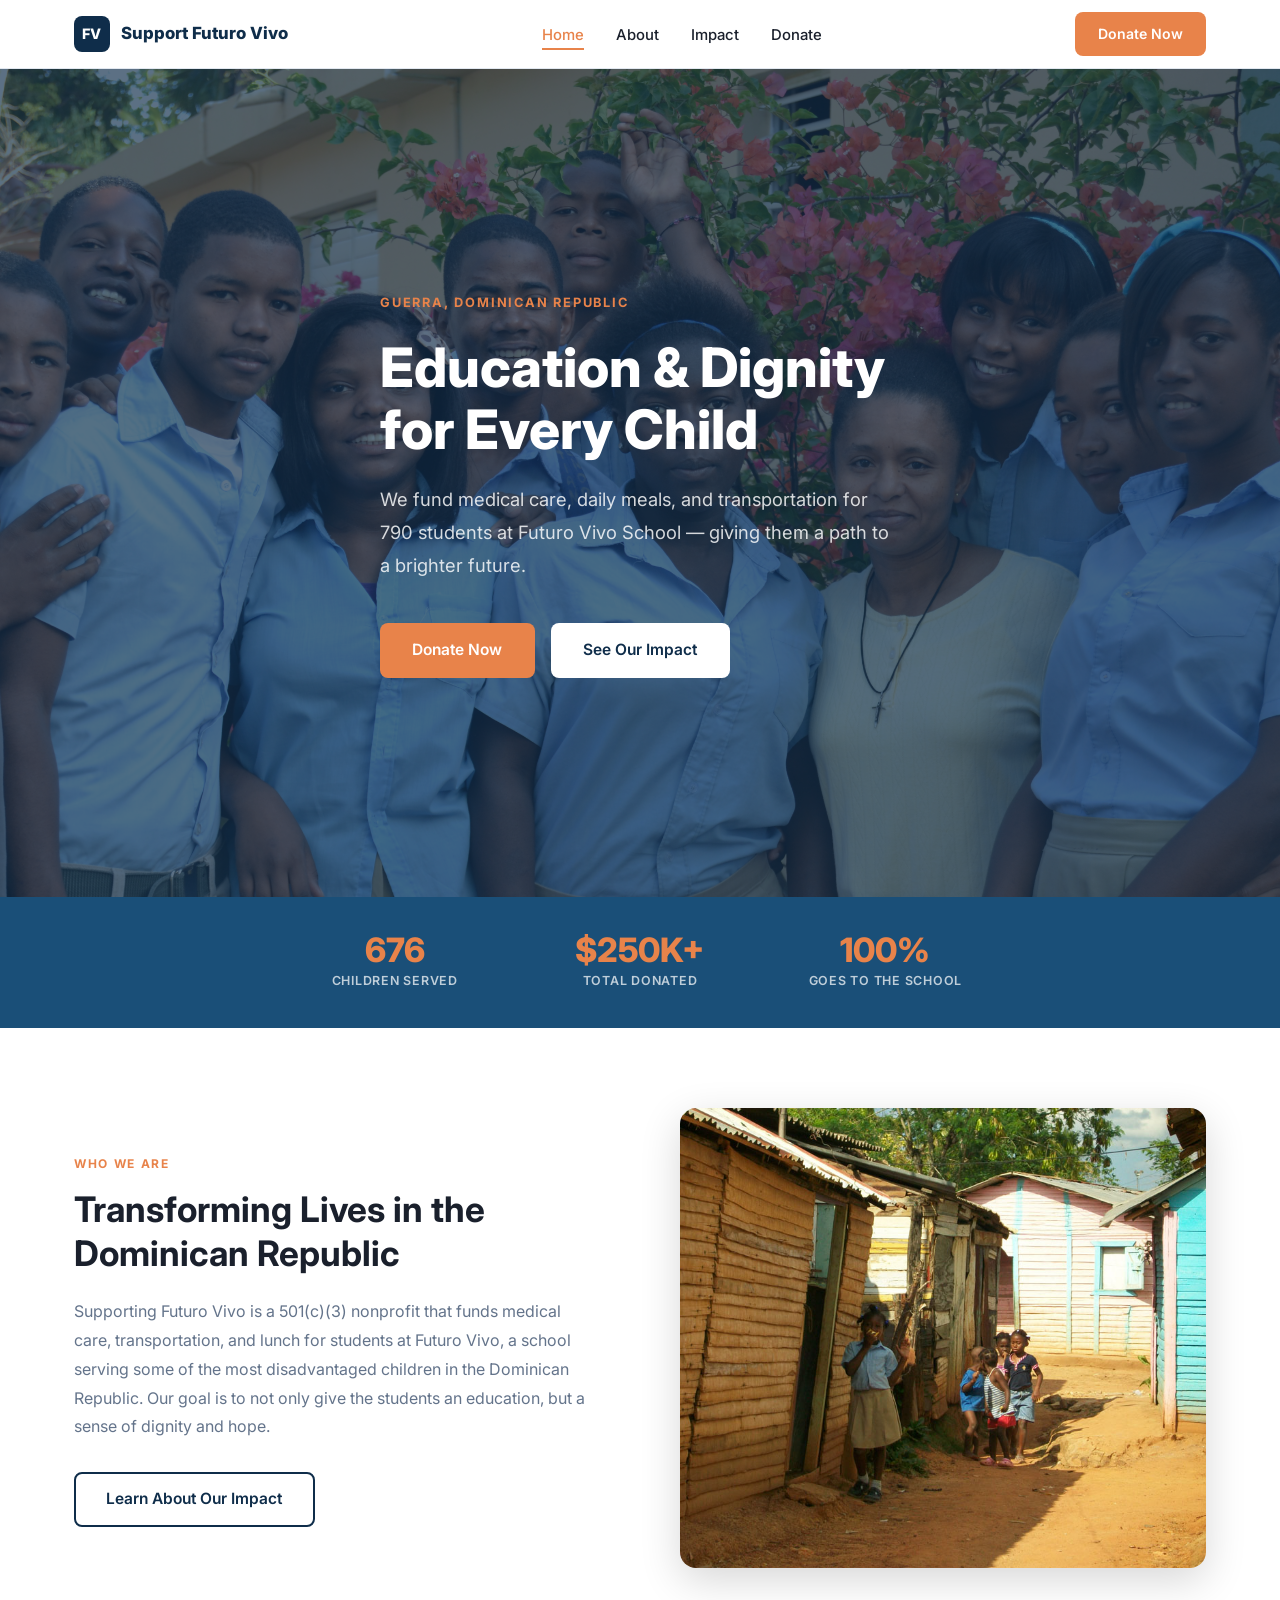
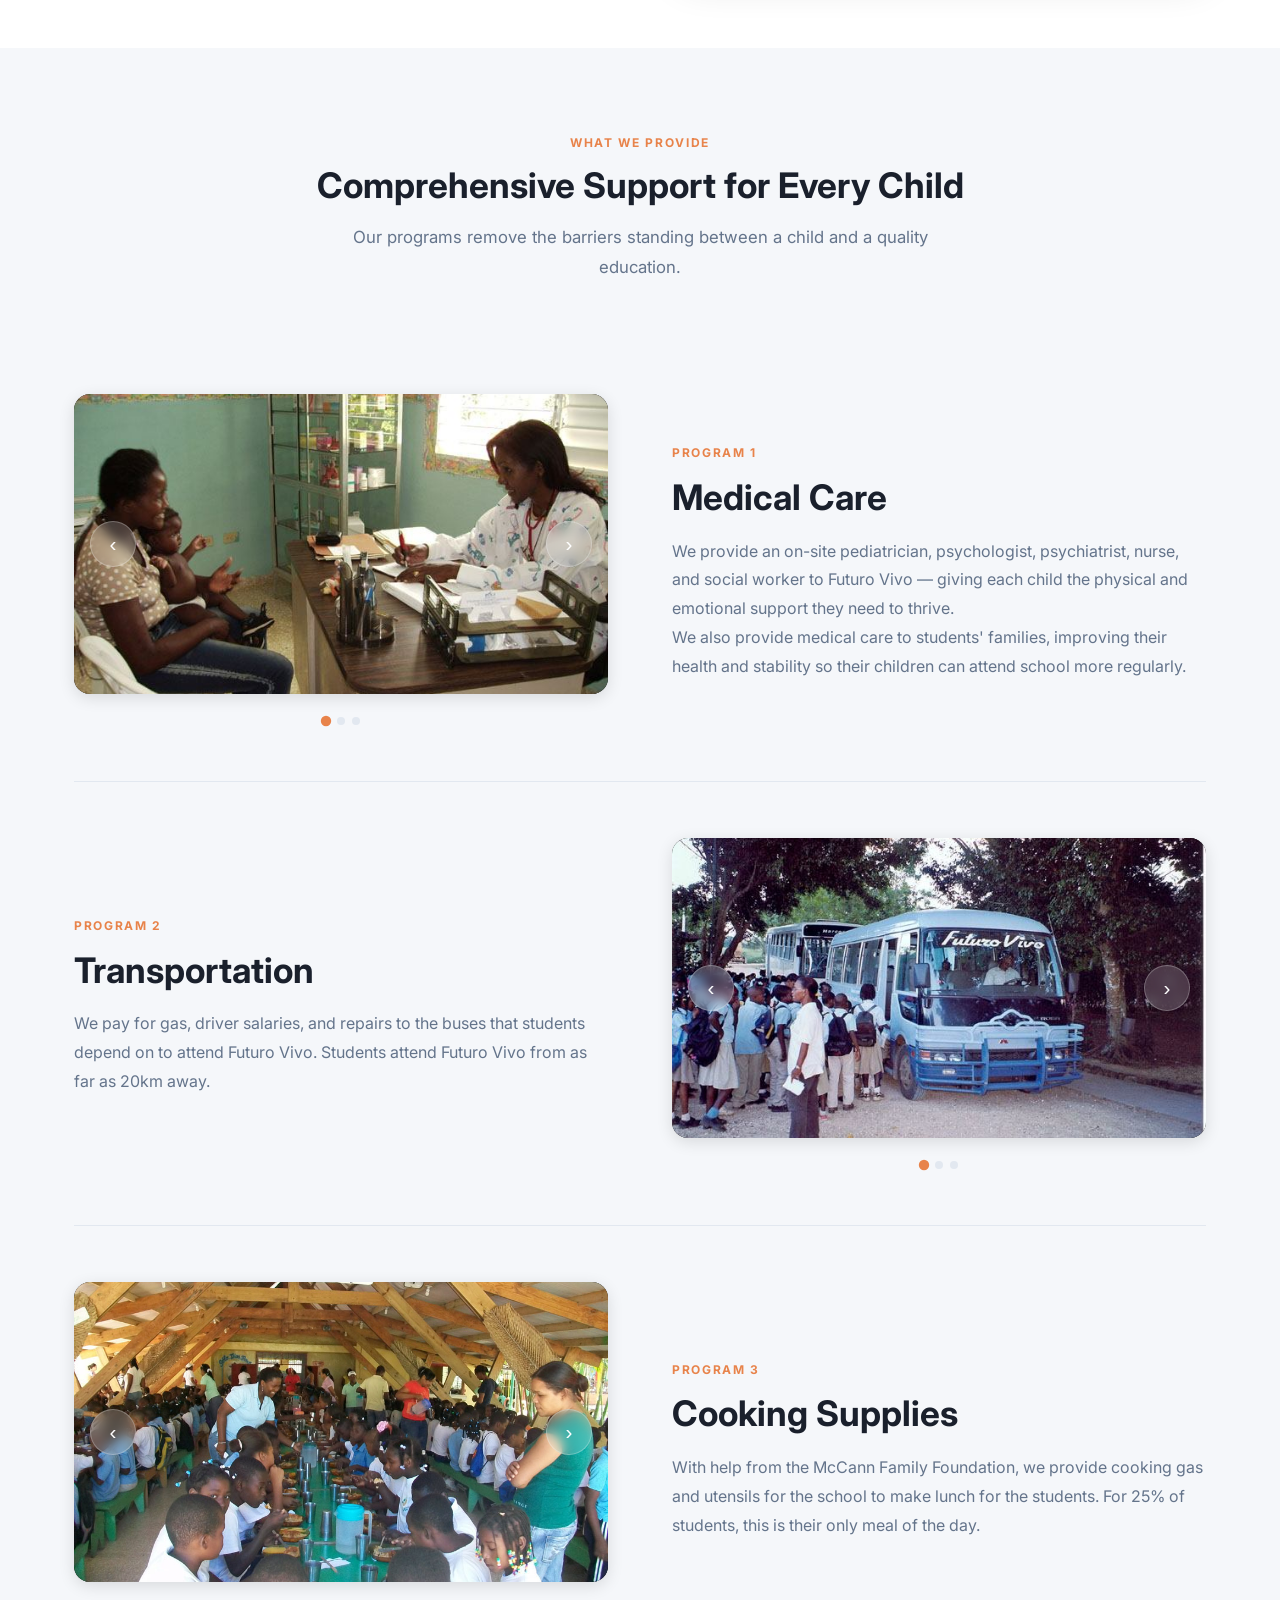
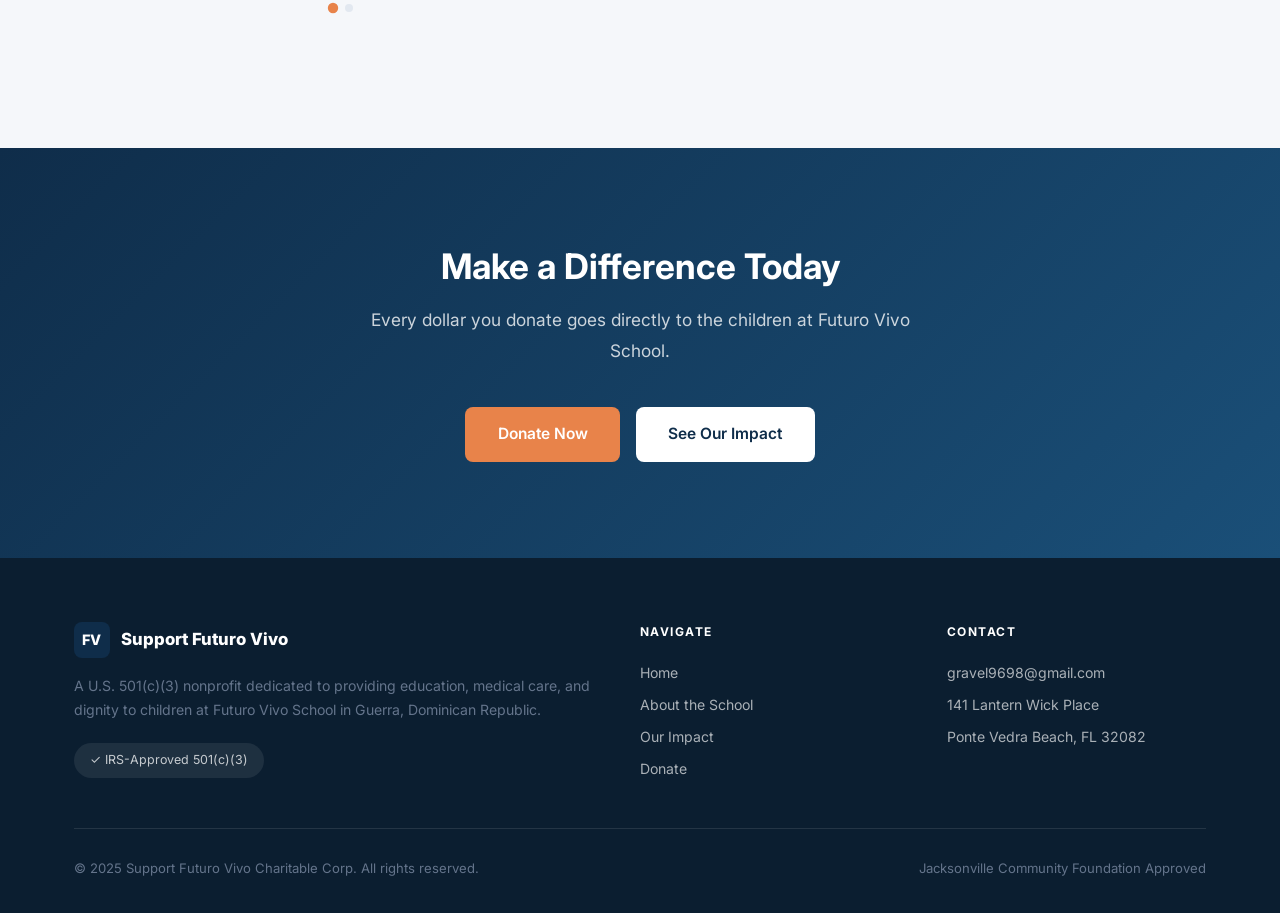
==== commit 5a3d6b27: "updating" ====
--- a/index.html
+++ b/index.html
@@ -86,8 +86,7 @@
         <div class="about-text fade-in">
           <span class="eyebrow">Who We Are</span>
           <h2>Transforming Lives in the Dominican Republic</h2>
-          <p>Supporting Futuro Vivo is a 501(c)(3) nonprofit that funds medical care, transportation, and lunch for students at Futuro Vivo, a school serving some of the most disadvantaged children in the Dominican Republic. Our goal is to not only give the students an education, but also a sense of dignity and hope.</p>
-          <p>100% of every donation goes directly to the school. No administrative overhead. Every dollar changes a child's life.</p>
+          <p>Supporting Futuro Vivo is a 501(c)(3) nonprofit that funds medical care, transportation, and lunch for students at Futuro Vivo, a school serving some of the most disadvantaged children in the Dominican Republic. Our goal is to not only give the students an education, but a sense of dignity and hope.</p>
           <a href="impact.html" class="btn btn-outline">Learn About Our Impact</a>
         </div>
         <div class="about-image fade-in">
@@ -128,7 +127,7 @@
           <span class="eyebrow">Program 1</span>
           <h2>Medical Care</h2>
           <p>We provide an on-site pediatrician, psychologist, psychiatrist, nurse, and social worker to Futuro Vivo — giving each child the physical and emotional support they need to thrive.</p>
-          <p>We also provide medical care to students' families, which in addition to improving their health and stability also helps ensure that their children can attend school more regularly.</p>
+          <p>We also provide medical care to students' families, improving their health and stability so their children can attend school more regularly.</p>
         </div>
       </div>
 
@@ -151,8 +150,8 @@
         </div>
         <div class="program-feature-text">
           <span class="eyebrow">Program 2</span>
-          <h2>Bus Repairs</h2>
-          <p>We pay for gas and repairs to the buses that students depend on to attend Futuro Vivo. Students attend Futuro Vivo from as far as 20km away.</p>
+          <h2>Transportation</h2>
+          <p>We pay for gas, driver salaries, and repairs to the buses that students depend on to attend Futuro Vivo. Students attend Futuro Vivo from as far as 20km away.</p>
         </div>
       </div>
 
@@ -173,7 +172,7 @@
         </div>
         <div class="program-feature-text">
           <span class="eyebrow">Program 3</span>
-          <h2>Gas for Cooking</h2>
+          <h2>Cooking Supplies</h2>
           <p>With help from the McCann Family Foundation, we provide cooking gas and utensils for the school to make lunch for the students. For 25% of students, this is their only meal of the day.</p>
         </div>
       </div>
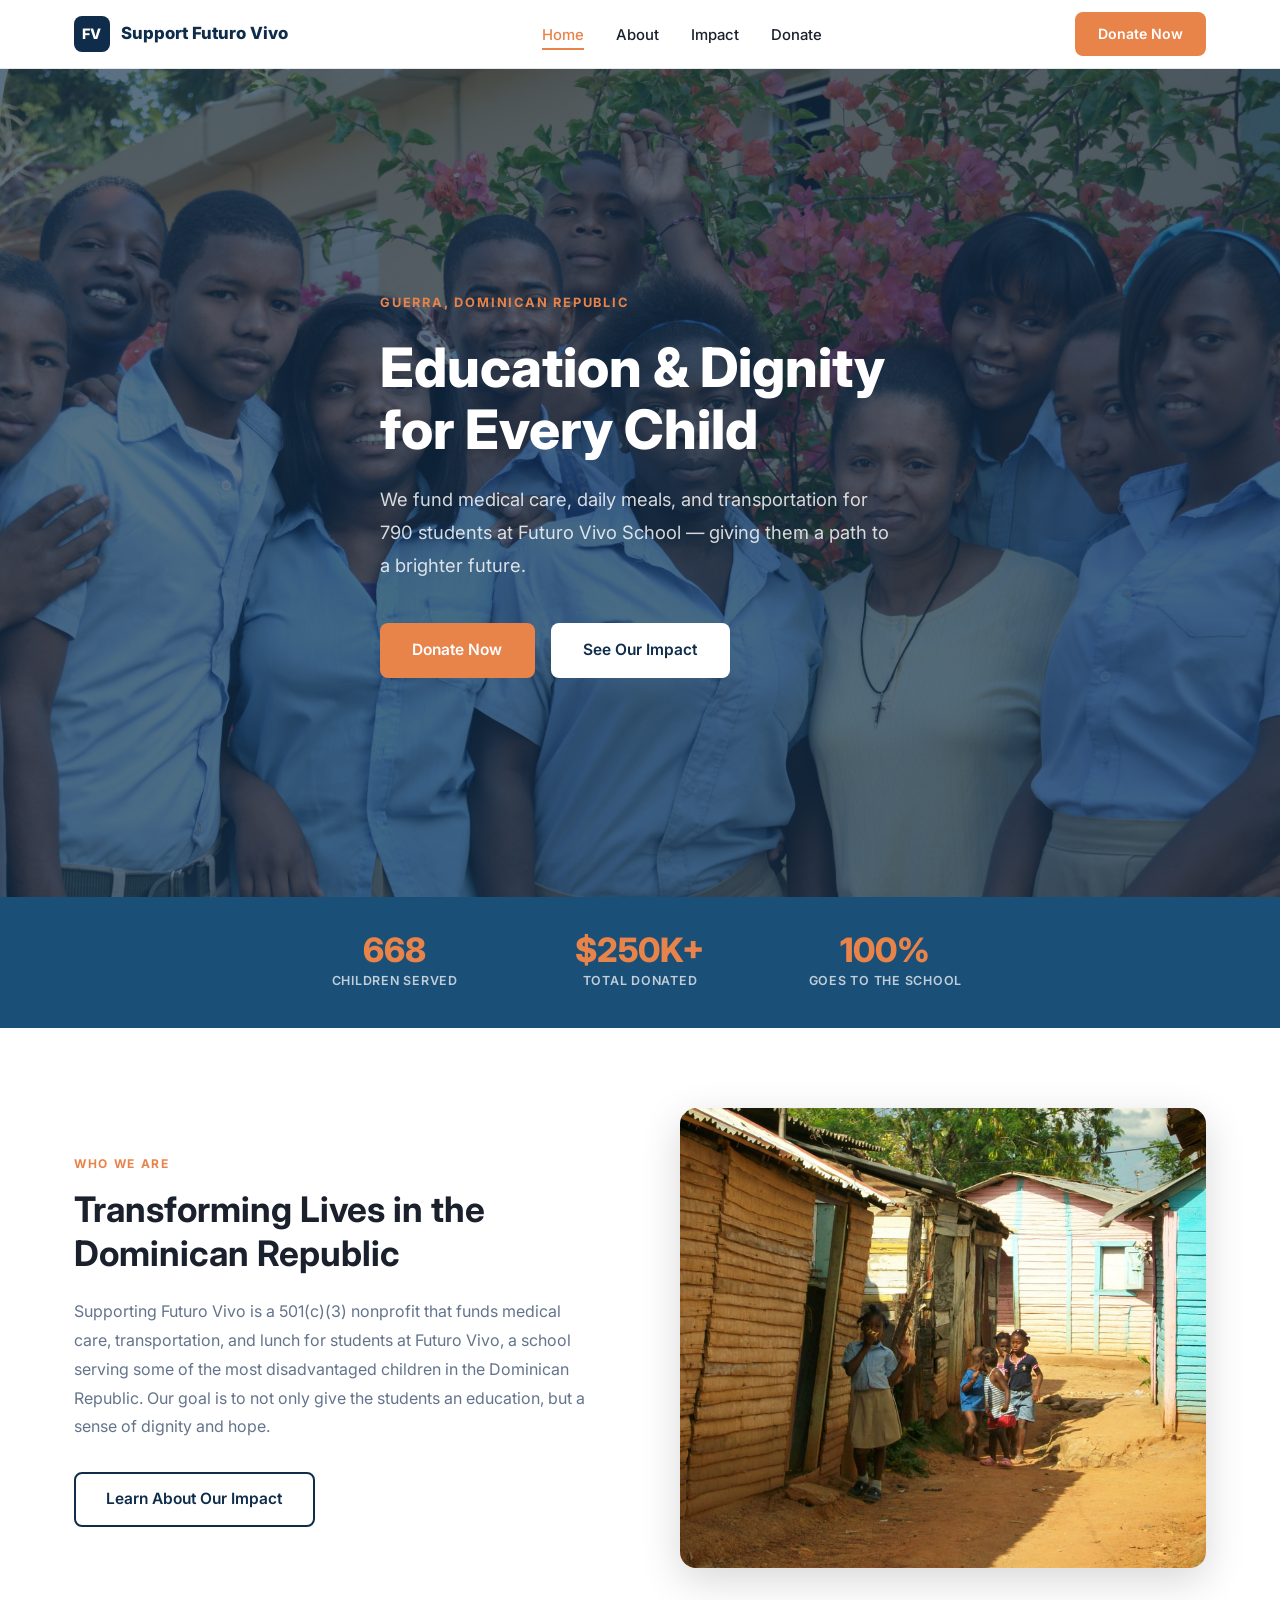
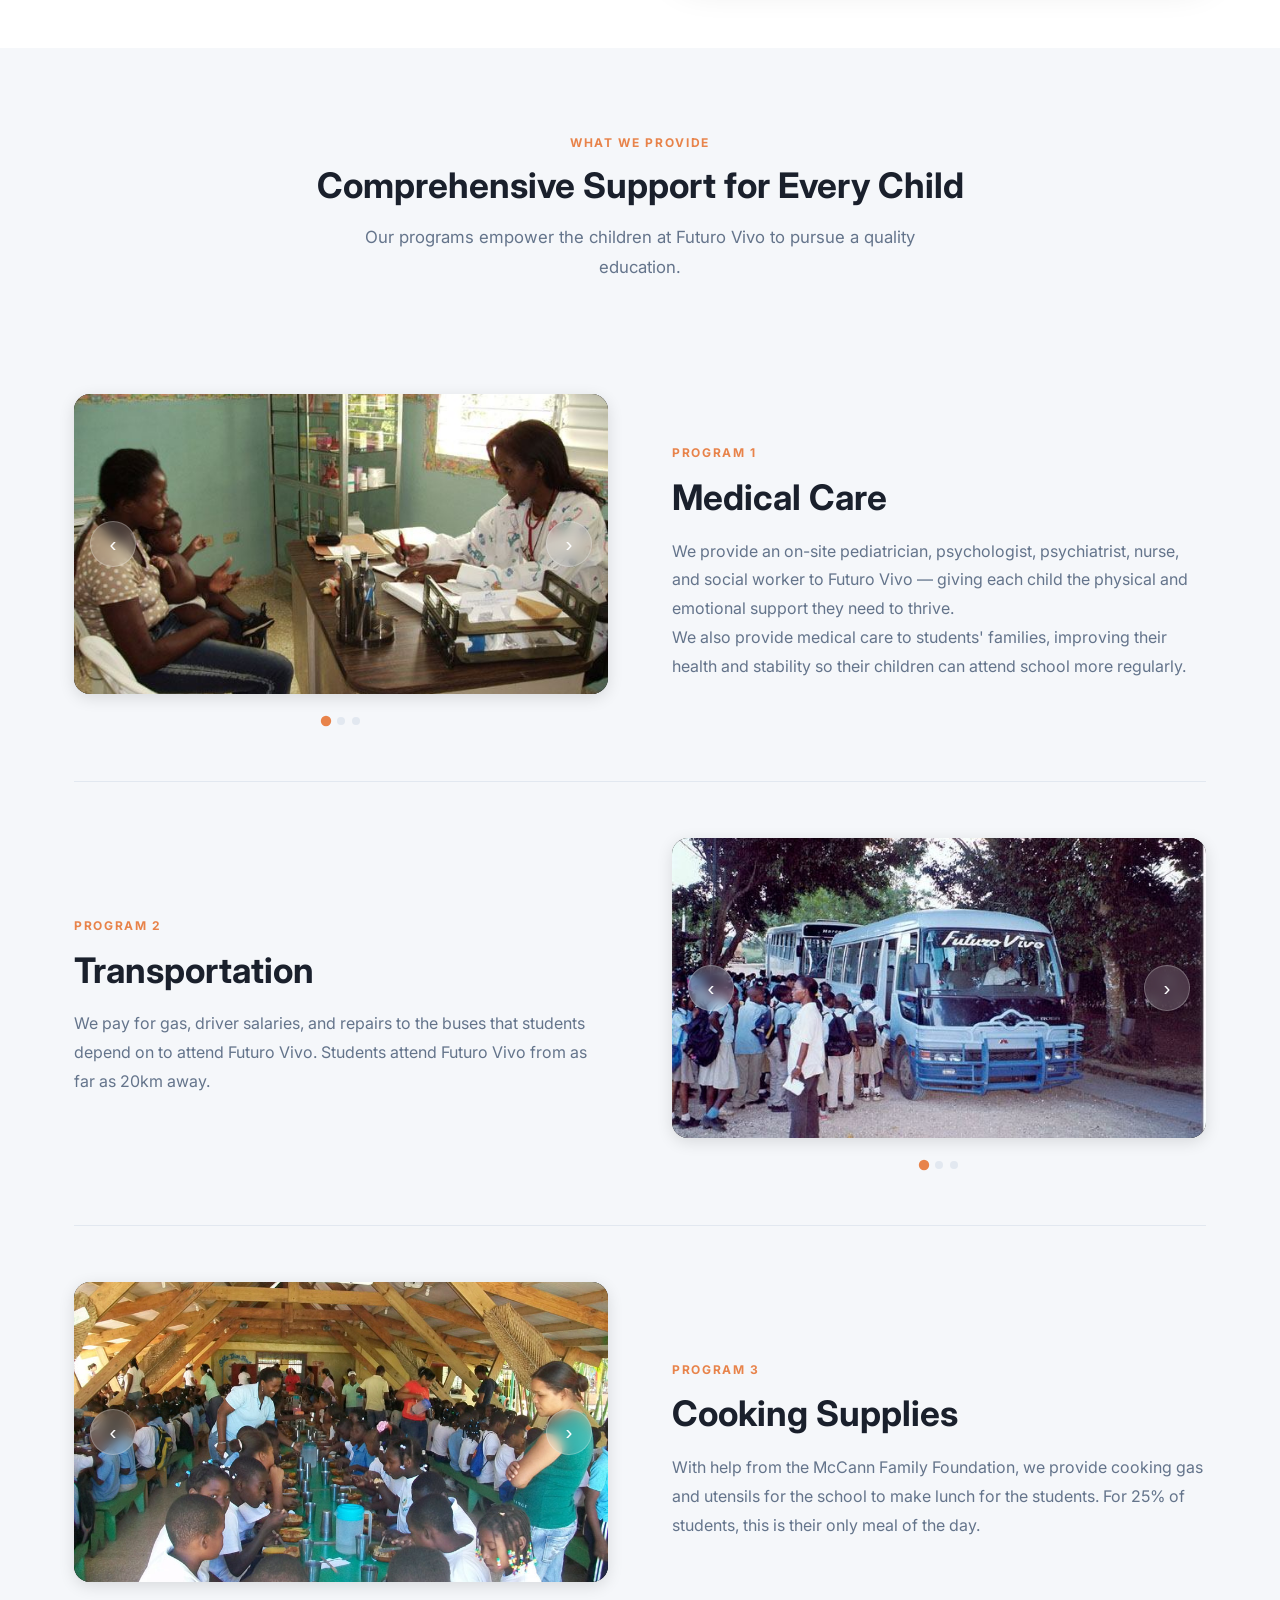
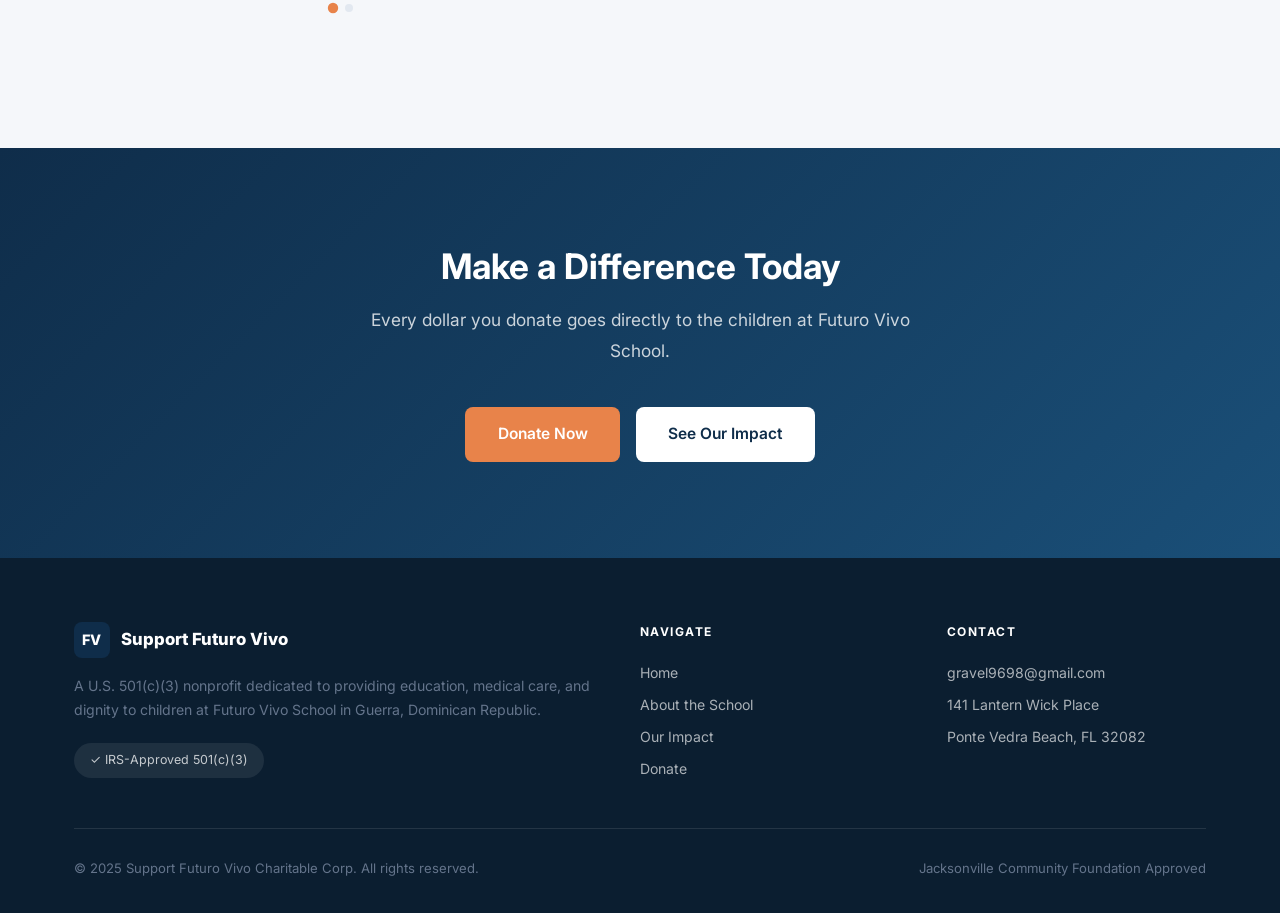
==== commit 0bfdde26: "small updates" ====
--- a/index.html
+++ b/index.html
@@ -103,7 +103,7 @@
       <div class="section-header fade-in">
         <span class="eyebrow">What We Provide</span>
         <h2>Comprehensive Support for Every Child</h2>
-        <p>Our programs remove the barriers standing between a child and a quality education.</p>
+        <p>Our programs empower the children at Futuro Vivo to pursue a quality education.</p>
       </div>
 
       <div class="program-feature fade-in">
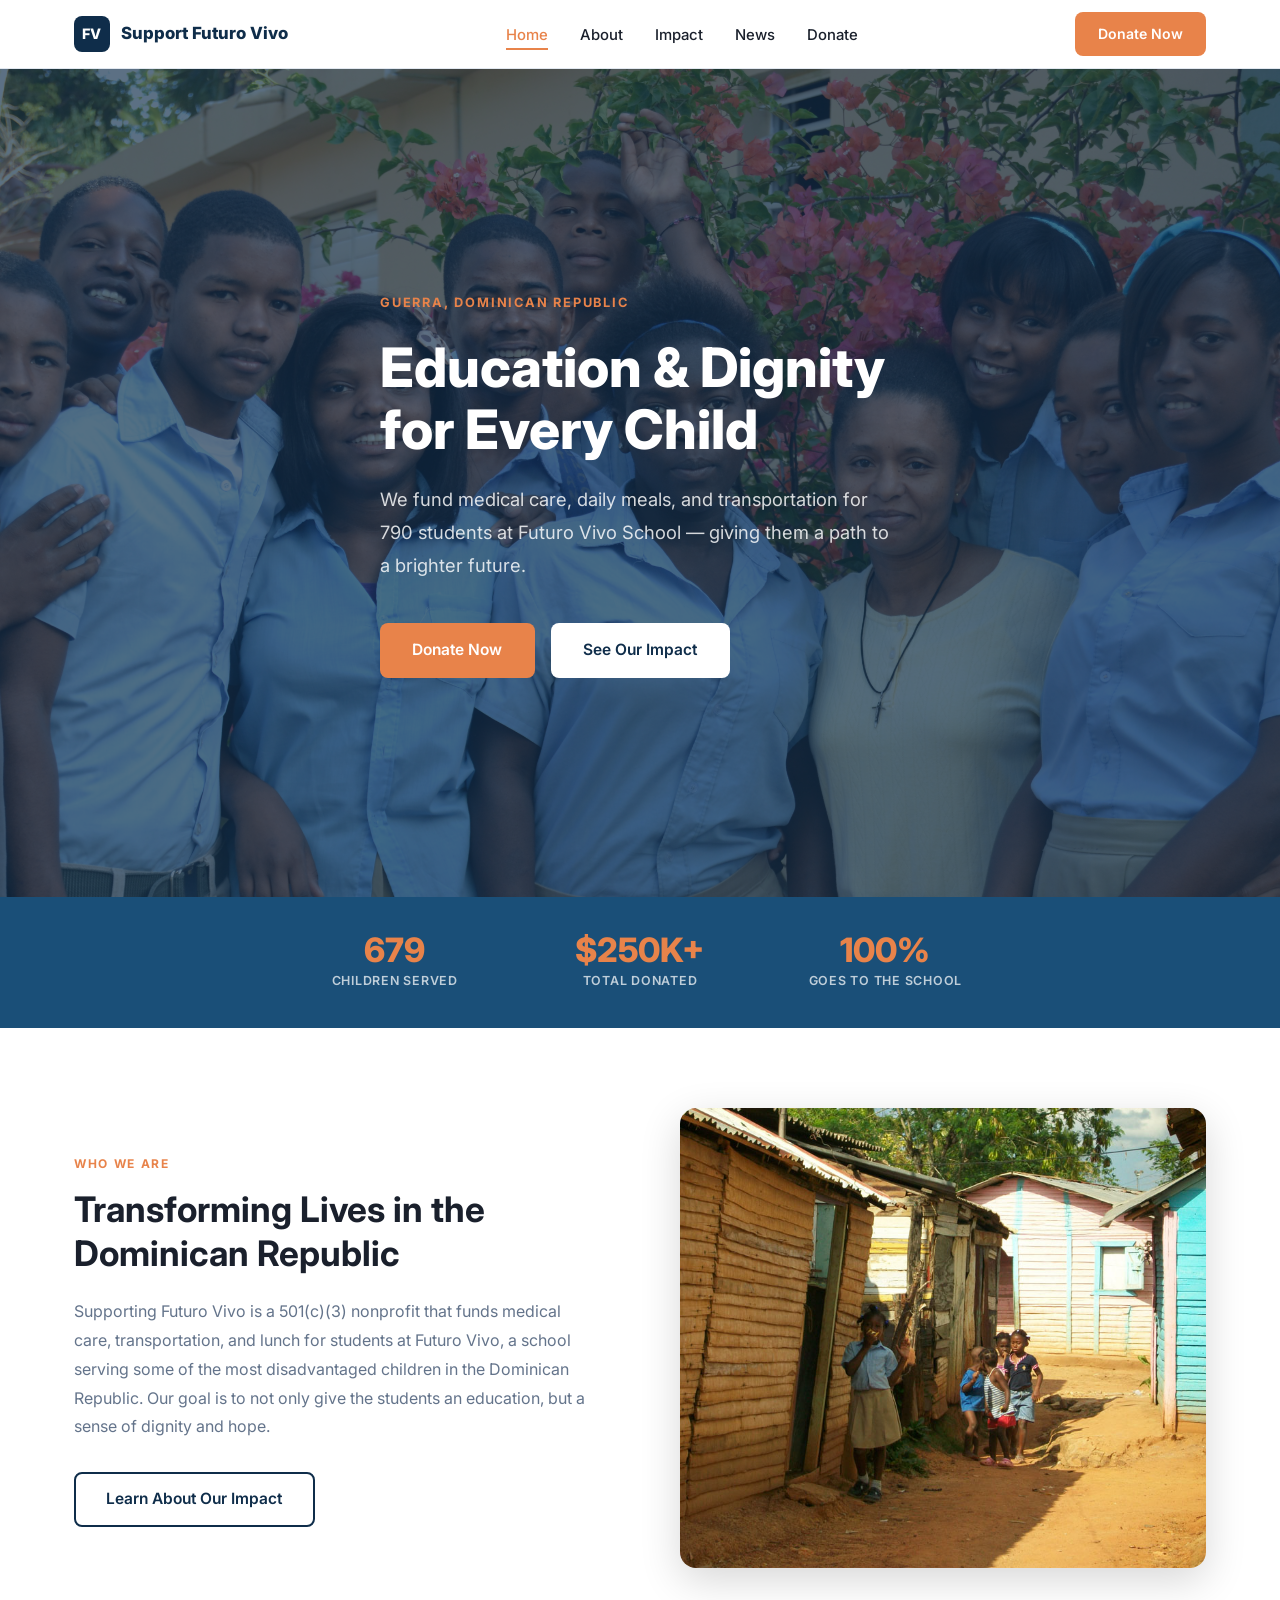
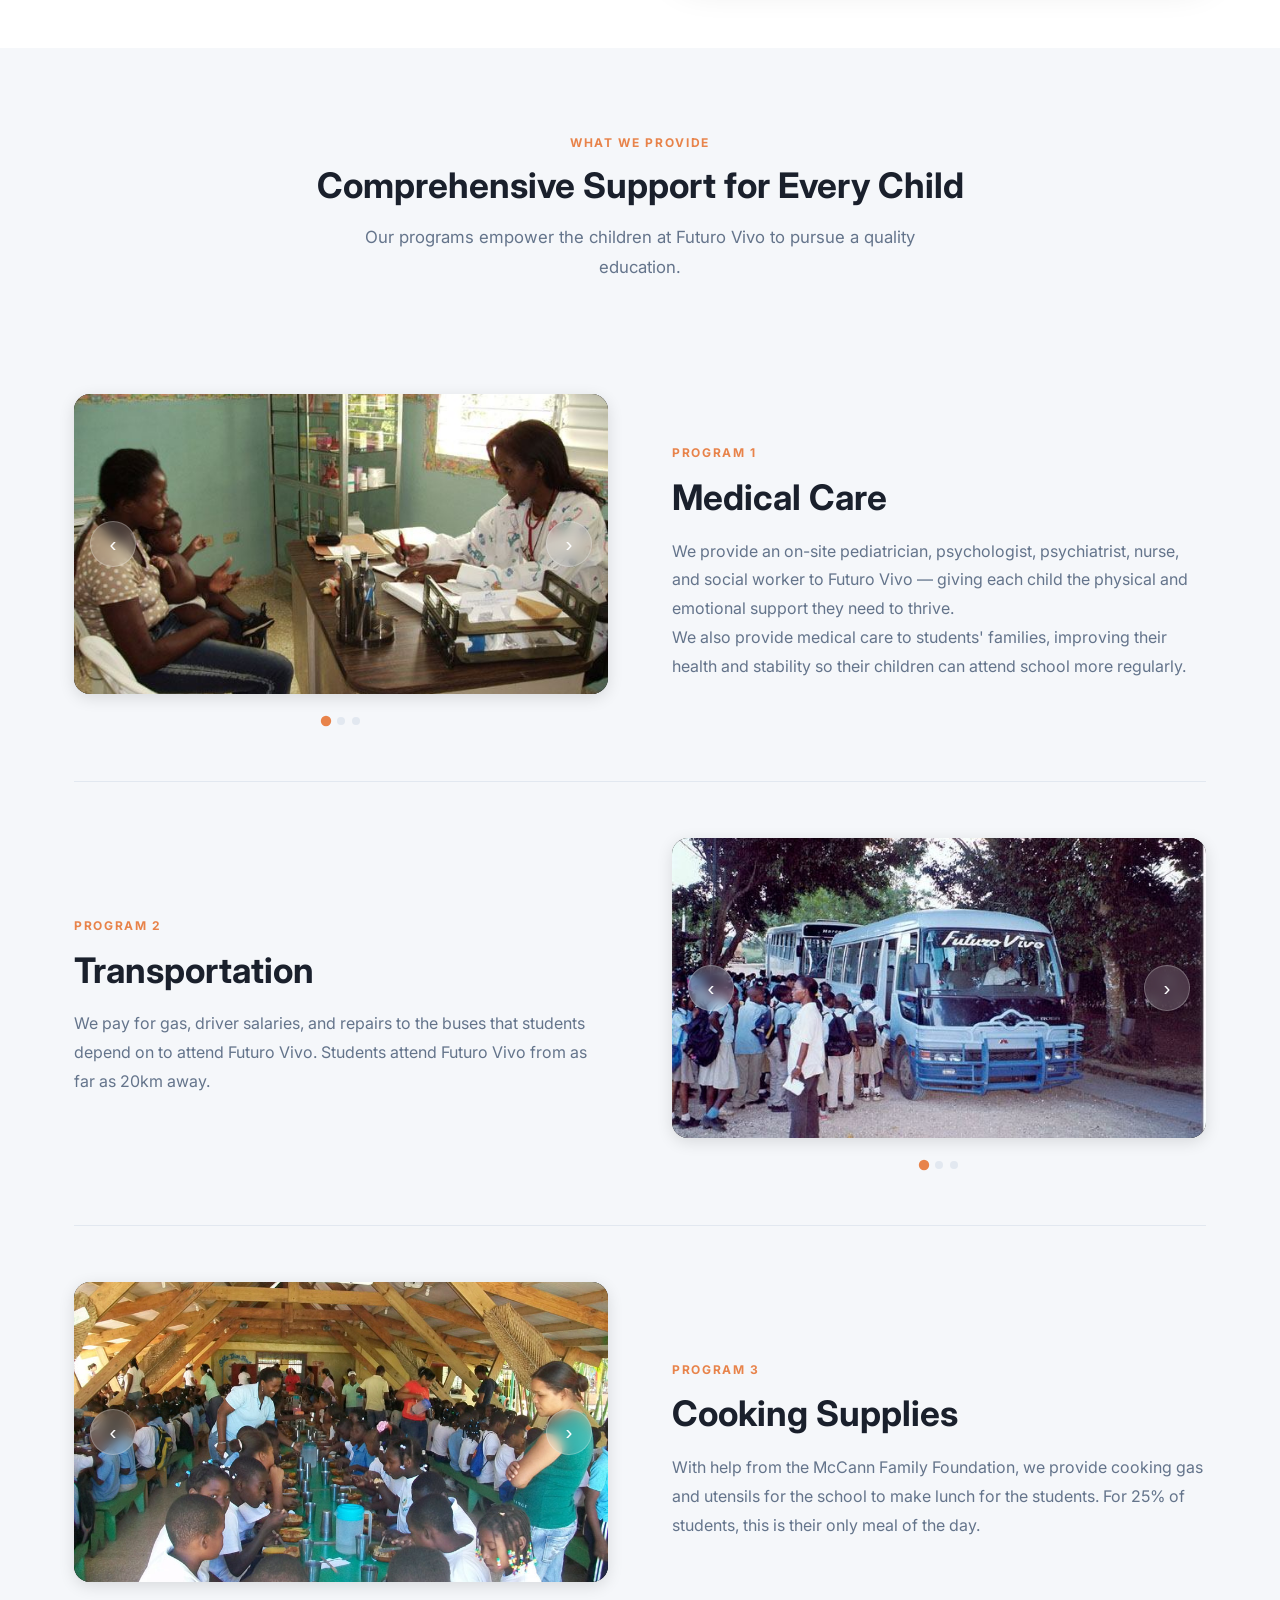
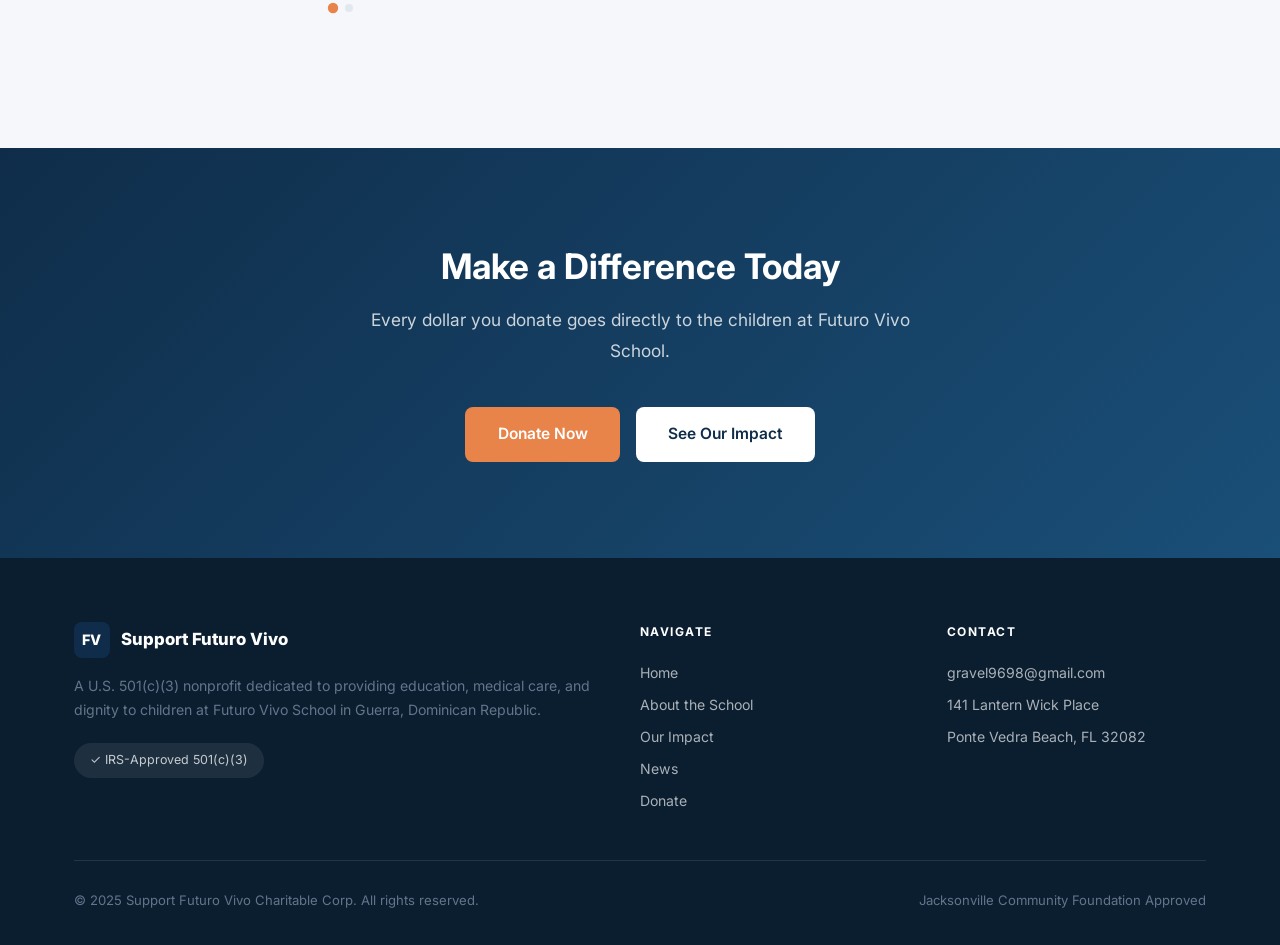
==== commit 7e8536c5: "updating" ====
--- a/index.html
+++ b/index.html
@@ -23,6 +23,7 @@
         <li><a href="index.html">Home</a></li>
         <li><a href="about.html">About</a></li>
         <li><a href="impact.html">Impact</a></li>
+        <li><a href="news.html">News</a></li>
         <li><a href="donate.html">Donate</a></li>
       </ul>
       <a href="donate.html" class="btn btn-primary nav-cta">Donate Now</a>
@@ -37,6 +38,7 @@
       <li><a href="index.html">Home</a></li>
       <li><a href="about.html">About</a></li>
       <li><a href="impact.html">Impact</a></li>
+      <li><a href="news.html">News</a></li>
       <li><a href="donate.html">Donate</a></li>
     </ul>
     <a href="donate.html" class="btn btn-primary mobile-donate">Donate Now</a>
@@ -210,6 +212,7 @@
             <li><a href="index.html">Home</a></li>
             <li><a href="about.html">About the School</a></li>
             <li><a href="impact.html">Our Impact</a></li>
+            <li><a href="news.html">News</a></li>
             <li><a href="donate.html">Donate</a></li>
           </ul>
         </div>
--- a/css/style.css
+++ b/css/style.css
@@ -810,6 +810,102 @@
 
 
 /* ============================================
+   NEWS PAGE
+   ============================================ */
+.news-grid {
+  display: grid;
+  grid-template-columns: repeat(auto-fit, minmax(300px, 1fr));
+  gap: 2rem;
+}
+.news-card {
+  background: #fff;
+  border-radius: var(--radius-lg);
+  overflow: hidden;
+  box-shadow: var(--shadow-sm);
+  border: 1px solid var(--border);
+  cursor: pointer;
+  transition: transform var(--transition), box-shadow var(--transition);
+}
+.news-card:hover,
+.news-card:focus-visible { transform: translateY(-5px); box-shadow: var(--shadow-md); }
+.news-card:focus-visible { outline: 2px solid var(--accent); outline-offset: 2px; }
+
+.news-card-img { aspect-ratio: 16 / 10; overflow: hidden; }
+.news-card-img img { width: 100%; height: 100%; object-fit: cover; transition: transform .45s ease; }
+.news-card:hover .news-card-img img { transform: scale(1.06); }
+
+.news-card-body { padding: 1.5rem; }
+.news-card-date {
+  color: var(--accent);
+  font-weight: 600;
+  font-size: .78rem;
+  text-transform: uppercase;
+  letter-spacing: .06em;
+}
+.news-card-body h3 { color: var(--text-dark); margin: .5rem 0 .6rem; }
+.news-card-body p { font-size: .92rem; color: var(--text-muted); }
+.news-card-link {
+  display: inline-block;
+  margin-top: .9rem;
+  font-weight: 600;
+  font-size: .88rem;
+  color: var(--primary);
+}
+
+.news-empty { text-align: center; color: var(--text-muted); padding: 2rem 0; grid-column: 1 / -1; }
+
+/* News post modal */
+.news-modal {
+  display: none;
+  position: fixed; inset: 0;
+  z-index: 1100;
+  align-items: center;
+  justify-content: center;
+  padding: 2rem 1rem;
+}
+.news-modal.open { display: flex; }
+.news-modal-overlay {
+  position: absolute; inset: 0;
+  background: rgba(15,45,74,.72);
+}
+.news-modal-panel {
+  position: relative;
+  background: #fff;
+  border-radius: var(--radius-lg);
+  max-width: 720px;
+  width: 100%;
+  max-height: 86vh;
+  overflow-y: auto;
+  box-shadow: var(--shadow-lg);
+  padding: 2.5rem;
+}
+.news-modal-close {
+  position: absolute;
+  top: 1rem; right: 1.25rem;
+  background: none;
+  border: none;
+  font-size: 1.8rem;
+  line-height: 1;
+  cursor: pointer;
+  color: var(--text-muted);
+  opacity: .75;
+  transition: opacity var(--transition);
+}
+.news-modal-close:hover { opacity: 1; }
+
+.news-modal-date {
+  color: var(--accent);
+  font-weight: 600;
+  font-size: .8rem;
+  text-transform: uppercase;
+  letter-spacing: .06em;
+}
+.news-modal-panel h2 { color: var(--text-dark); margin: .5rem 0 1.25rem; }
+.news-modal-body p { margin-bottom: 1rem; }
+.news-modal-gallery { margin-top: 1.5rem; }
+
+
+/* ============================================
    RESPONSIVE
    ============================================ */
 @media (max-width: 960px) {
@@ -845,6 +941,8 @@
   .footer-bottom { flex-direction: column; text-align: center; }
 
   .amount-grid { grid-template-columns: repeat(2, 1fr); }
+
+  .news-modal-panel { padding: 1.75rem; }
 }
 
 @media (max-width: 480px) {
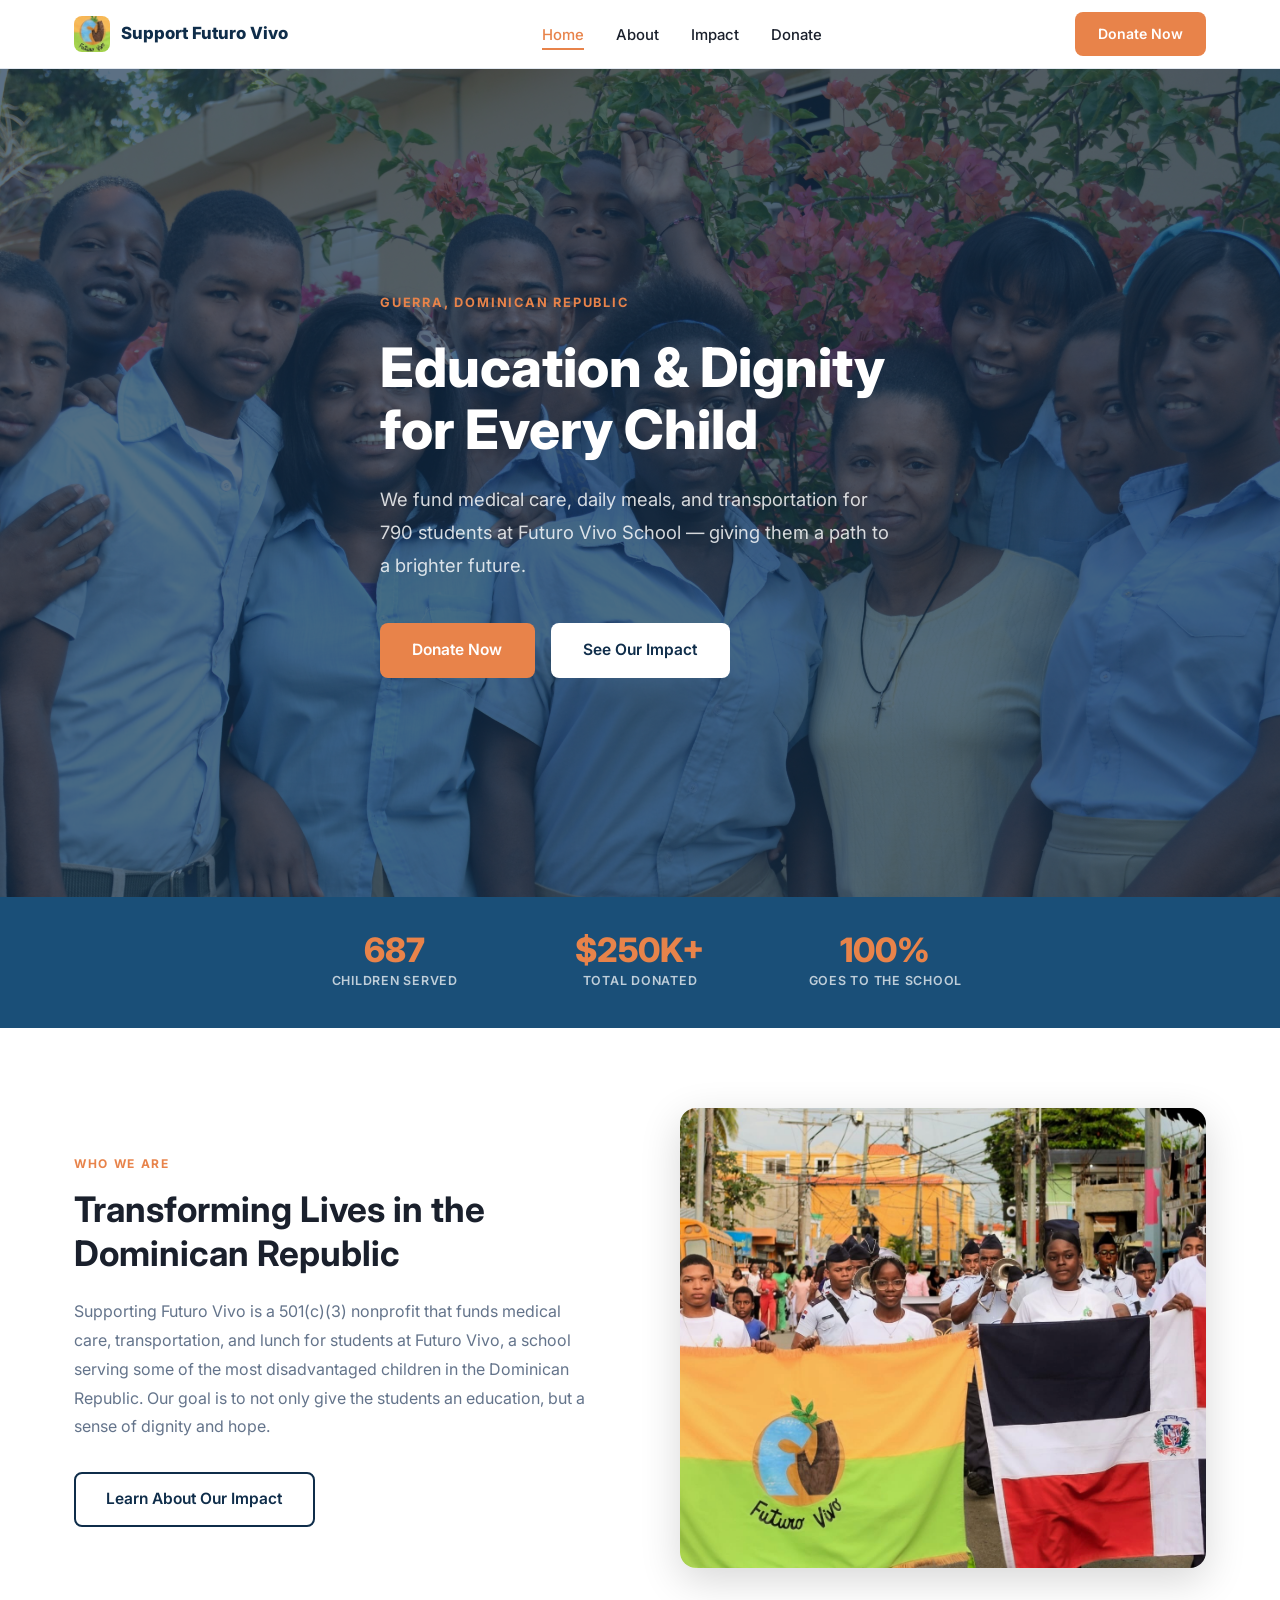
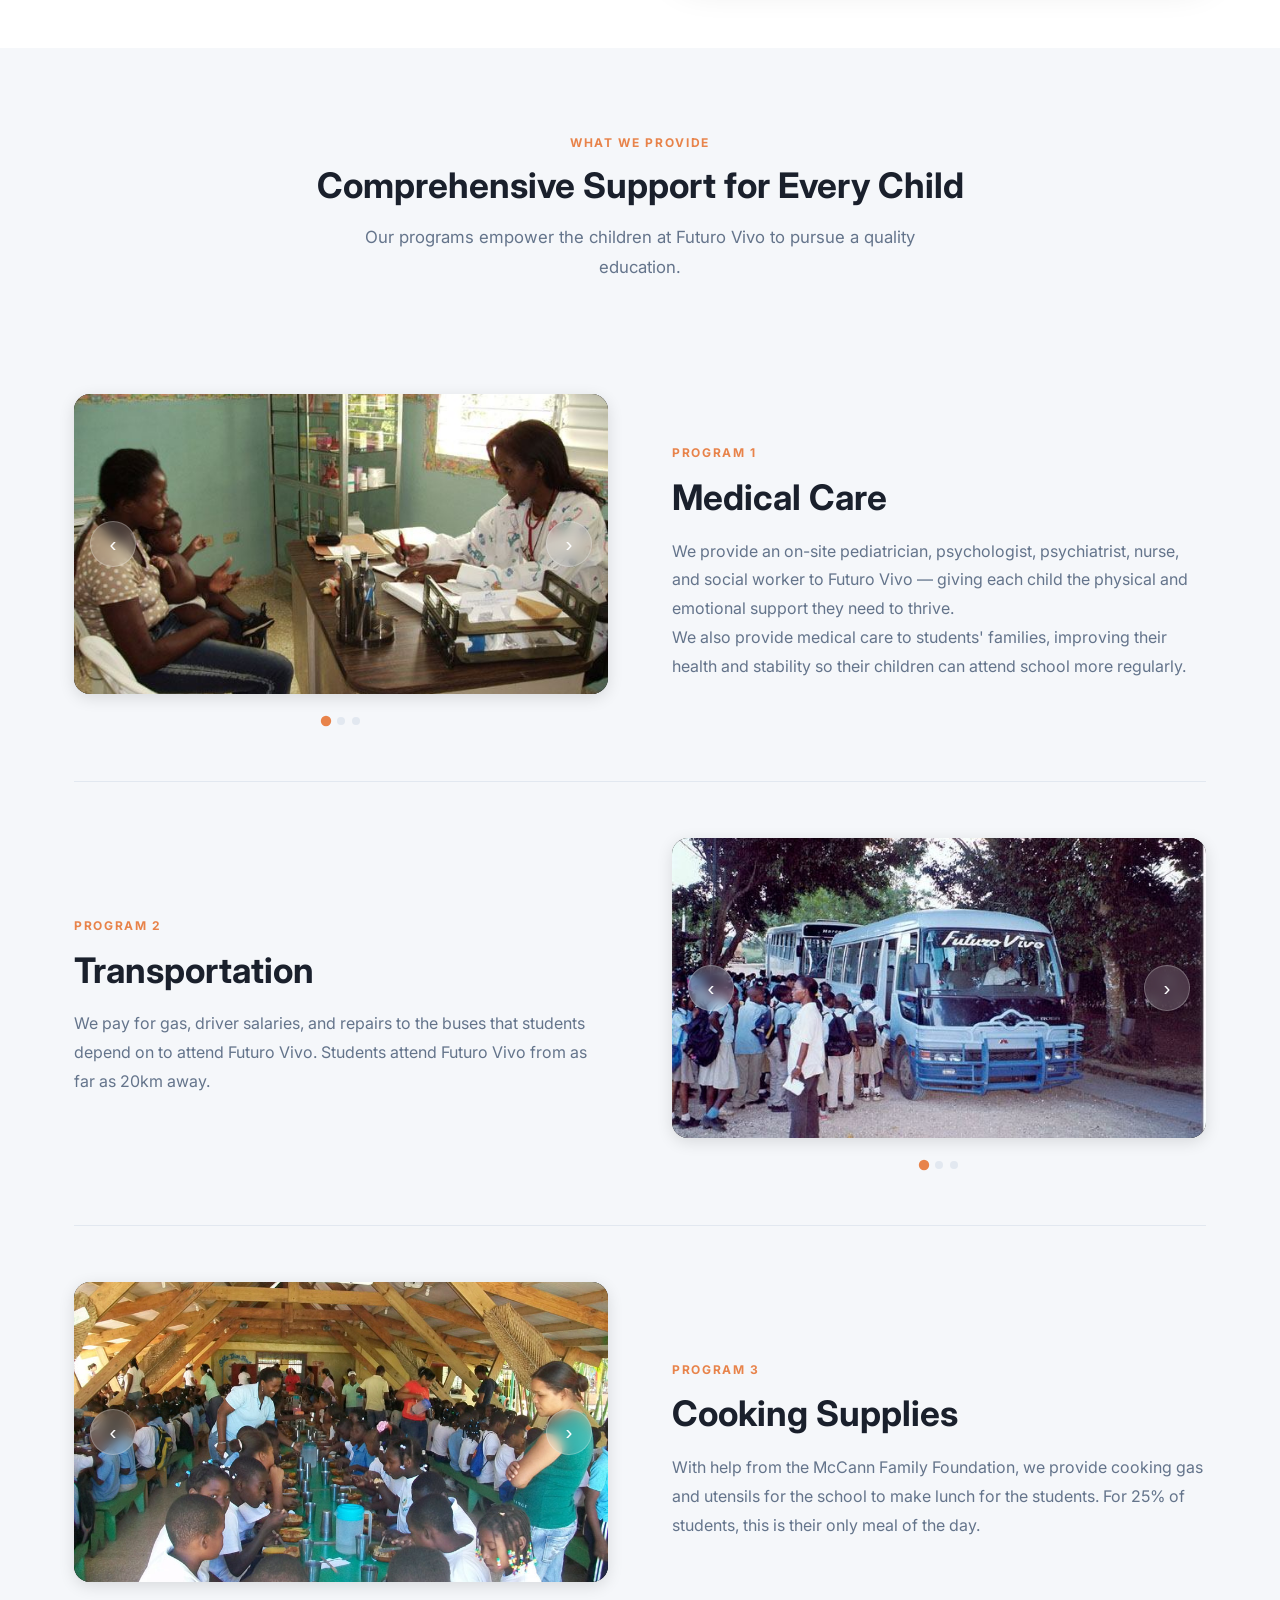
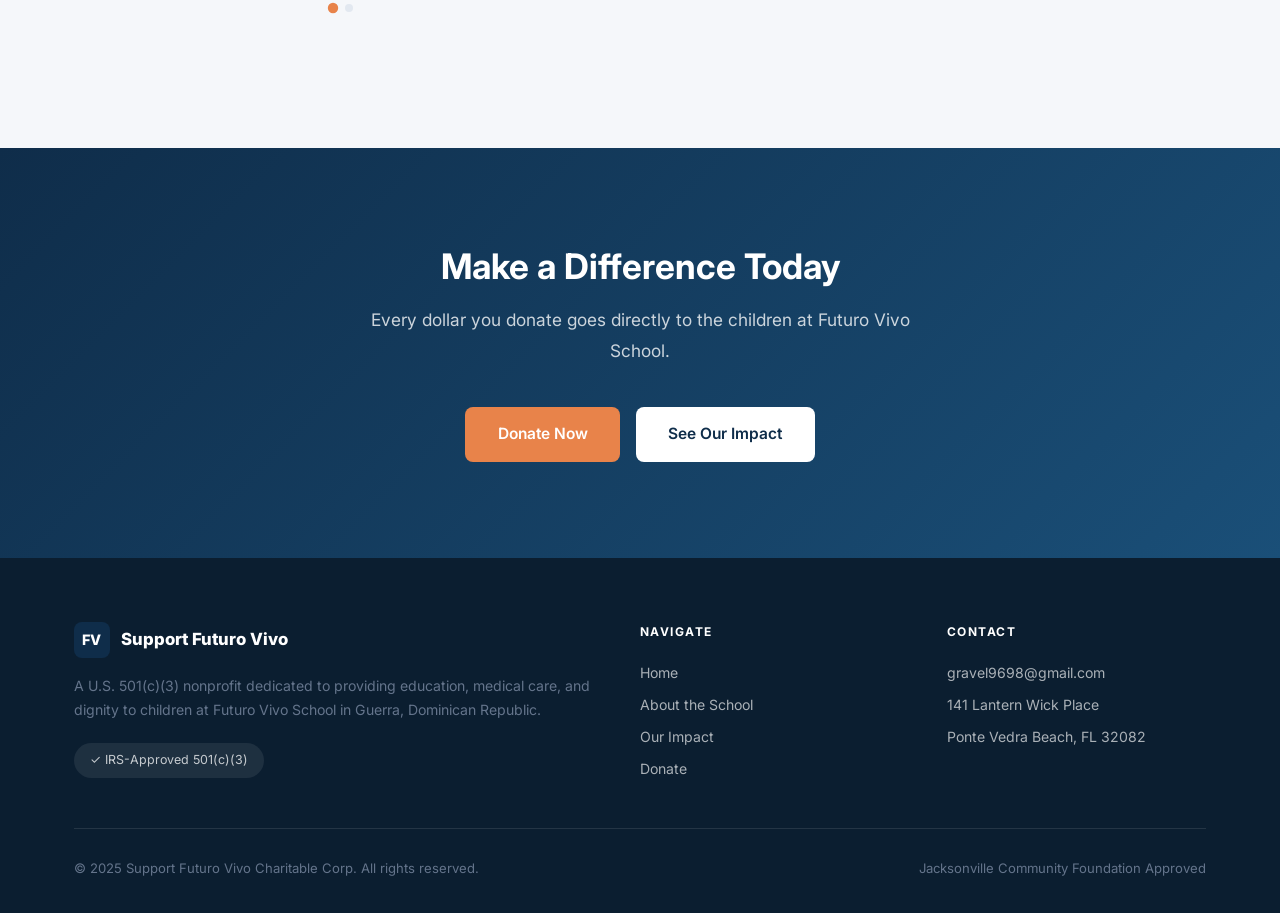
==== commit e7a3790c: "adding logo and new photos" ====
--- a/index.html
+++ b/index.html
@@ -16,14 +16,13 @@
   <nav class="nav" id="nav">
     <div class="container nav-inner">
       <a href="index.html" class="nav-logo">
-        <div class="logo-mark">FV</div>
+        <img src="photos/logo.jpeg" alt="Futuro Vivo School logo" class="logo-mark">
         Support Futuro Vivo
       </a>
       <ul class="nav-links">
         <li><a href="index.html">Home</a></li>
         <li><a href="about.html">About</a></li>
         <li><a href="impact.html">Impact</a></li>
-        <li><a href="news.html">News</a></li>
         <li><a href="donate.html">Donate</a></li>
       </ul>
       <a href="donate.html" class="btn btn-primary nav-cta">Donate Now</a>
@@ -38,7 +37,6 @@
       <li><a href="index.html">Home</a></li>
       <li><a href="about.html">About</a></li>
       <li><a href="impact.html">Impact</a></li>
-      <li><a href="news.html">News</a></li>
       <li><a href="donate.html">Donate</a></li>
     </ul>
     <a href="donate.html" class="btn btn-primary mobile-donate">Donate Now</a>
@@ -92,7 +90,7 @@
           <a href="impact.html" class="btn btn-outline">Learn About Our Impact</a>
         </div>
         <div class="about-image fade-in">
-          <img src="photos/students/students_6.jpg" alt="Children at Futuro Vivo School">
+          <img src="photos/students/students_7.jpeg" alt="Children at Futuro Vivo School">
 
         </div>
       </div>
@@ -212,7 +210,6 @@
             <li><a href="index.html">Home</a></li>
             <li><a href="about.html">About the School</a></li>
             <li><a href="impact.html">Our Impact</a></li>
-            <li><a href="news.html">News</a></li>
             <li><a href="donate.html">Donate</a></li>
           </ul>
         </div>
--- a/css/style.css
+++ b/css/style.css
@@ -133,6 +133,7 @@
   font-weight: 800;
   letter-spacing: .02em;
   flex-shrink: 0;
+  object-fit: cover;
 }
 
 .nav-links {
@@ -810,102 +811,6 @@
 
 
 /* ============================================
-   NEWS PAGE
-   ============================================ */
-.news-grid {
-  display: grid;
-  grid-template-columns: repeat(auto-fit, minmax(300px, 1fr));
-  gap: 2rem;
-}
-.news-card {
-  background: #fff;
-  border-radius: var(--radius-lg);
-  overflow: hidden;
-  box-shadow: var(--shadow-sm);
-  border: 1px solid var(--border);
-  cursor: pointer;
-  transition: transform var(--transition), box-shadow var(--transition);
-}
-.news-card:hover,
-.news-card:focus-visible { transform: translateY(-5px); box-shadow: var(--shadow-md); }
-.news-card:focus-visible { outline: 2px solid var(--accent); outline-offset: 2px; }
-
-.news-card-img { aspect-ratio: 16 / 10; overflow: hidden; }
-.news-card-img img { width: 100%; height: 100%; object-fit: cover; transition: transform .45s ease; }
-.news-card:hover .news-card-img img { transform: scale(1.06); }
-
-.news-card-body { padding: 1.5rem; }
-.news-card-date {
-  color: var(--accent);
-  font-weight: 600;
-  font-size: .78rem;
-  text-transform: uppercase;
-  letter-spacing: .06em;
-}
-.news-card-body h3 { color: var(--text-dark); margin: .5rem 0 .6rem; }
-.news-card-body p { font-size: .92rem; color: var(--text-muted); }
-.news-card-link {
-  display: inline-block;
-  margin-top: .9rem;
-  font-weight: 600;
-  font-size: .88rem;
-  color: var(--primary);
-}
-
-.news-empty { text-align: center; color: var(--text-muted); padding: 2rem 0; grid-column: 1 / -1; }
-
-/* News post modal */
-.news-modal {
-  display: none;
-  position: fixed; inset: 0;
-  z-index: 1100;
-  align-items: center;
-  justify-content: center;
-  padding: 2rem 1rem;
-}
-.news-modal.open { display: flex; }
-.news-modal-overlay {
-  position: absolute; inset: 0;
-  background: rgba(15,45,74,.72);
-}
-.news-modal-panel {
-  position: relative;
-  background: #fff;
-  border-radius: var(--radius-lg);
-  max-width: 720px;
-  width: 100%;
-  max-height: 86vh;
-  overflow-y: auto;
-  box-shadow: var(--shadow-lg);
-  padding: 2.5rem;
-}
-.news-modal-close {
-  position: absolute;
-  top: 1rem; right: 1.25rem;
-  background: none;
-  border: none;
-  font-size: 1.8rem;
-  line-height: 1;
-  cursor: pointer;
-  color: var(--text-muted);
-  opacity: .75;
-  transition: opacity var(--transition);
-}
-.news-modal-close:hover { opacity: 1; }
-
-.news-modal-date {
-  color: var(--accent);
-  font-weight: 600;
-  font-size: .8rem;
-  text-transform: uppercase;
-  letter-spacing: .06em;
-}
-.news-modal-panel h2 { color: var(--text-dark); margin: .5rem 0 1.25rem; }
-.news-modal-body p { margin-bottom: 1rem; }
-.news-modal-gallery { margin-top: 1.5rem; }
-
-
-/* ============================================
    RESPONSIVE
    ============================================ */
 @media (max-width: 960px) {
@@ -941,8 +846,6 @@
   .footer-bottom { flex-direction: column; text-align: center; }
 
   .amount-grid { grid-template-columns: repeat(2, 1fr); }
-
-  .news-modal-panel { padding: 1.75rem; }
 }
 
 @media (max-width: 480px) {
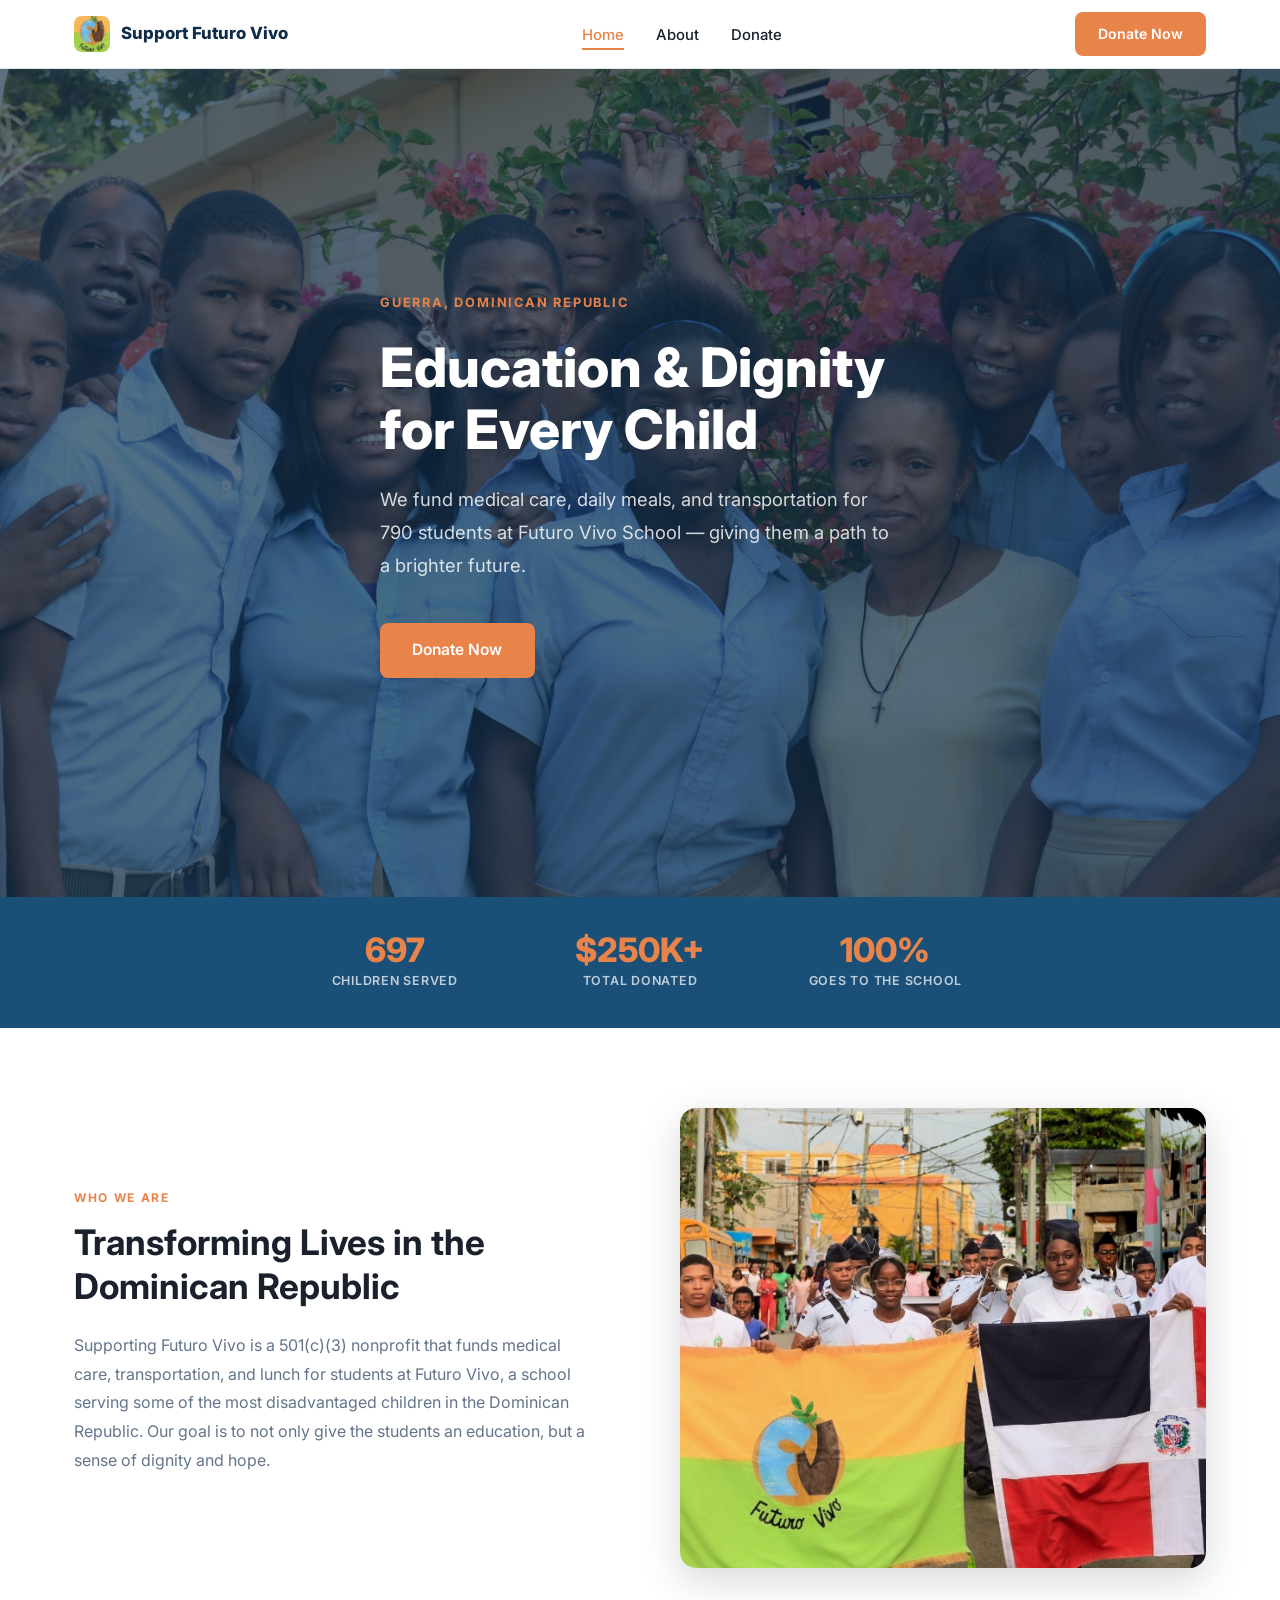
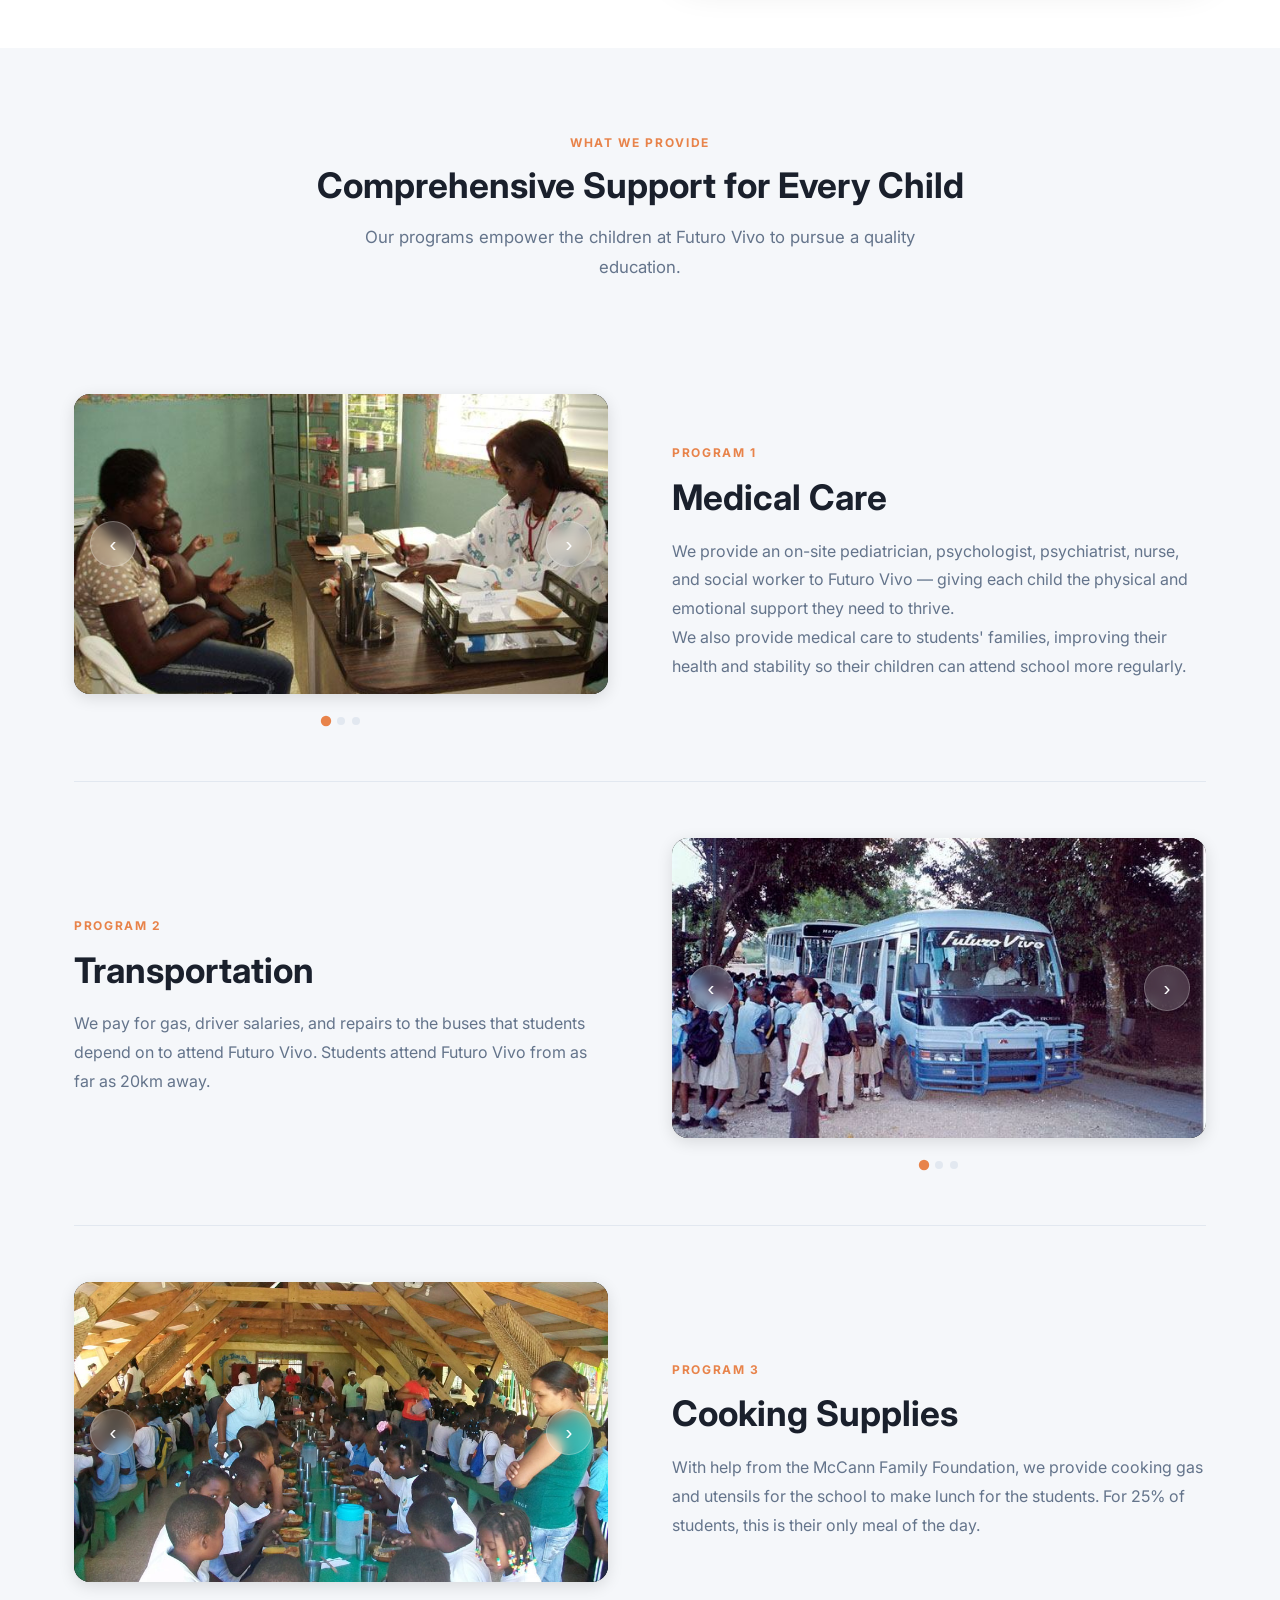
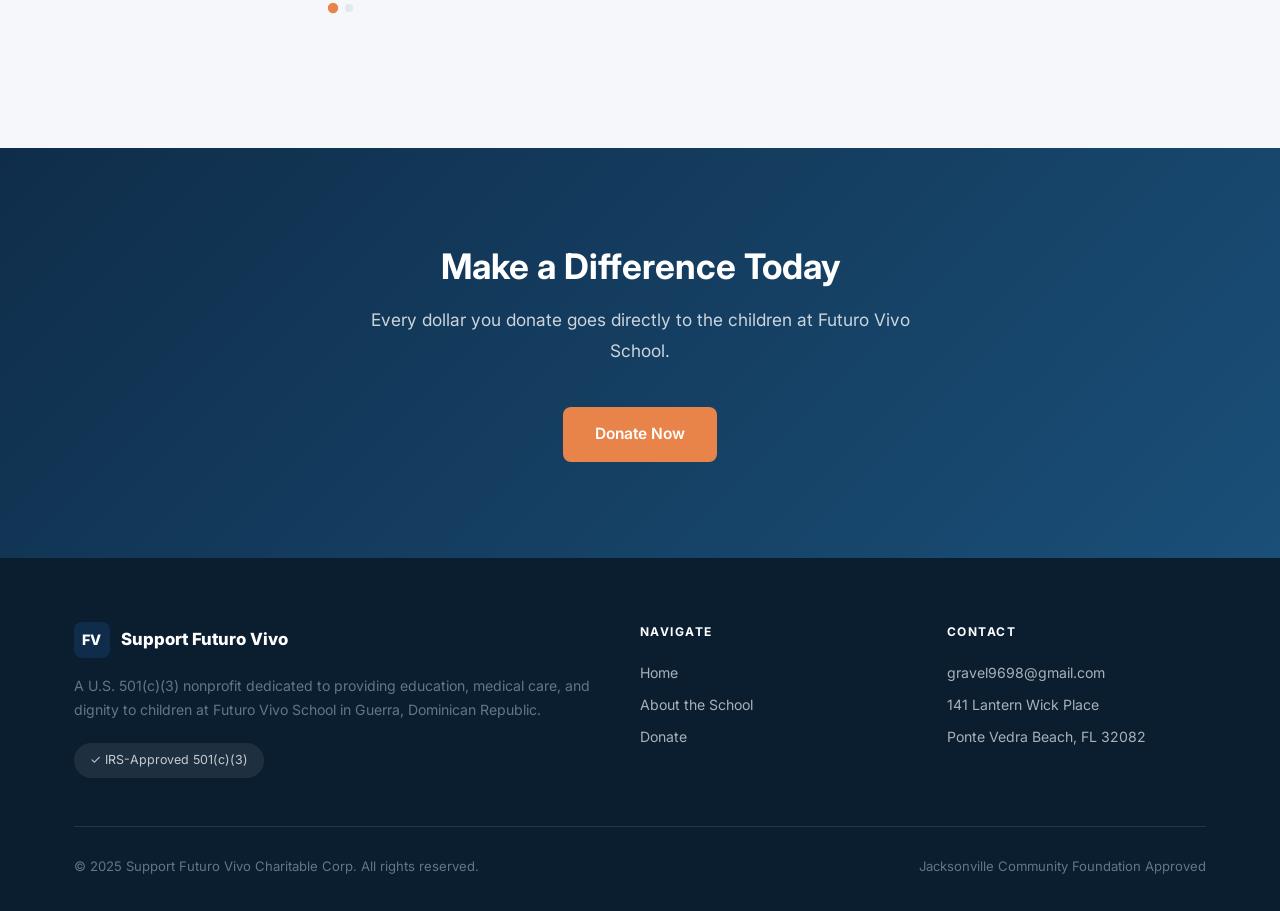
==== commit 414db7fd: "fixing image rotation and leaving out stats page for now" ====
--- a/index.html
+++ b/index.html
@@ -22,7 +22,6 @@
       <ul class="nav-links">
         <li><a href="index.html">Home</a></li>
         <li><a href="about.html">About</a></li>
-        <li><a href="impact.html">Impact</a></li>
         <li><a href="donate.html">Donate</a></li>
       </ul>
       <a href="donate.html" class="btn btn-primary nav-cta">Donate Now</a>
@@ -36,7 +35,6 @@
     <ul>
       <li><a href="index.html">Home</a></li>
       <li><a href="about.html">About</a></li>
-      <li><a href="impact.html">Impact</a></li>
       <li><a href="donate.html">Donate</a></li>
     </ul>
     <a href="donate.html" class="btn btn-primary mobile-donate">Donate Now</a>
@@ -52,7 +50,6 @@
         <p>We fund medical care, daily meals, and transportation for 790 students at Futuro Vivo School — giving them a path to a brighter future.</p>
         <div class="hero-buttons">
           <a href="donate.html" class="btn btn-primary">Donate Now</a>
-          <a href="impact.html" class="btn btn-white">See Our Impact</a>
         </div>
       </div>
     </div>
@@ -87,7 +84,6 @@
           <span class="eyebrow">Who We Are</span>
           <h2>Transforming Lives in the Dominican Republic</h2>
           <p>Supporting Futuro Vivo is a 501(c)(3) nonprofit that funds medical care, transportation, and lunch for students at Futuro Vivo, a school serving some of the most disadvantaged children in the Dominican Republic. Our goal is to not only give the students an education, but a sense of dignity and hope.</p>
-          <a href="impact.html" class="btn btn-outline">Learn About Our Impact</a>
         </div>
         <div class="about-image fade-in">
           <img src="photos/students/students_7.jpeg" alt="Children at Futuro Vivo School">
@@ -187,7 +183,6 @@
       <p>Every dollar you donate goes directly to the children at Futuro Vivo School.</p>
       <div class="cta-buttons">
         <a href="donate.html" class="btn btn-primary">Donate Now</a>
-        <a href="impact.html" class="btn btn-white">See Our Impact</a>
       </div>
     </div>
   </section>
@@ -209,7 +204,6 @@
           <ul>
             <li><a href="index.html">Home</a></li>
             <li><a href="about.html">About the School</a></li>
-            <li><a href="impact.html">Our Impact</a></li>
             <li><a href="donate.html">Donate</a></li>
           </ul>
         </div>
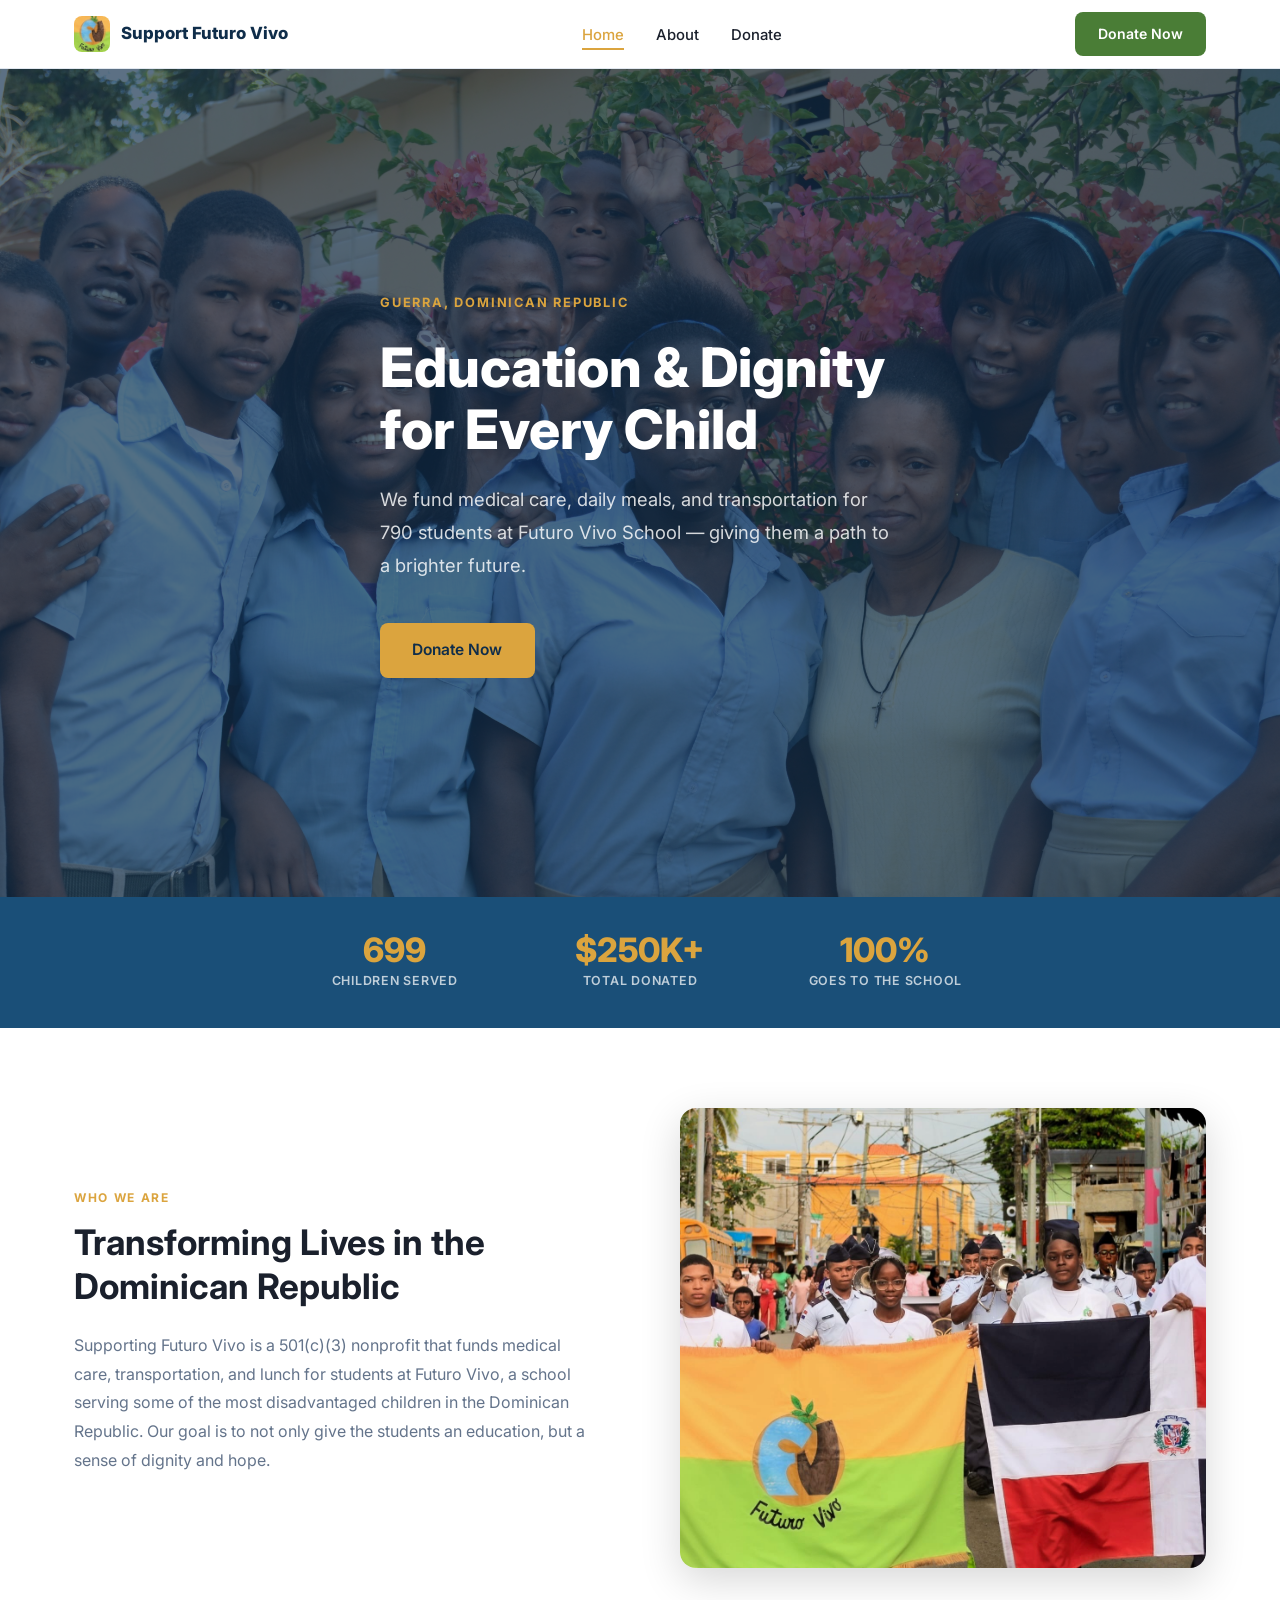
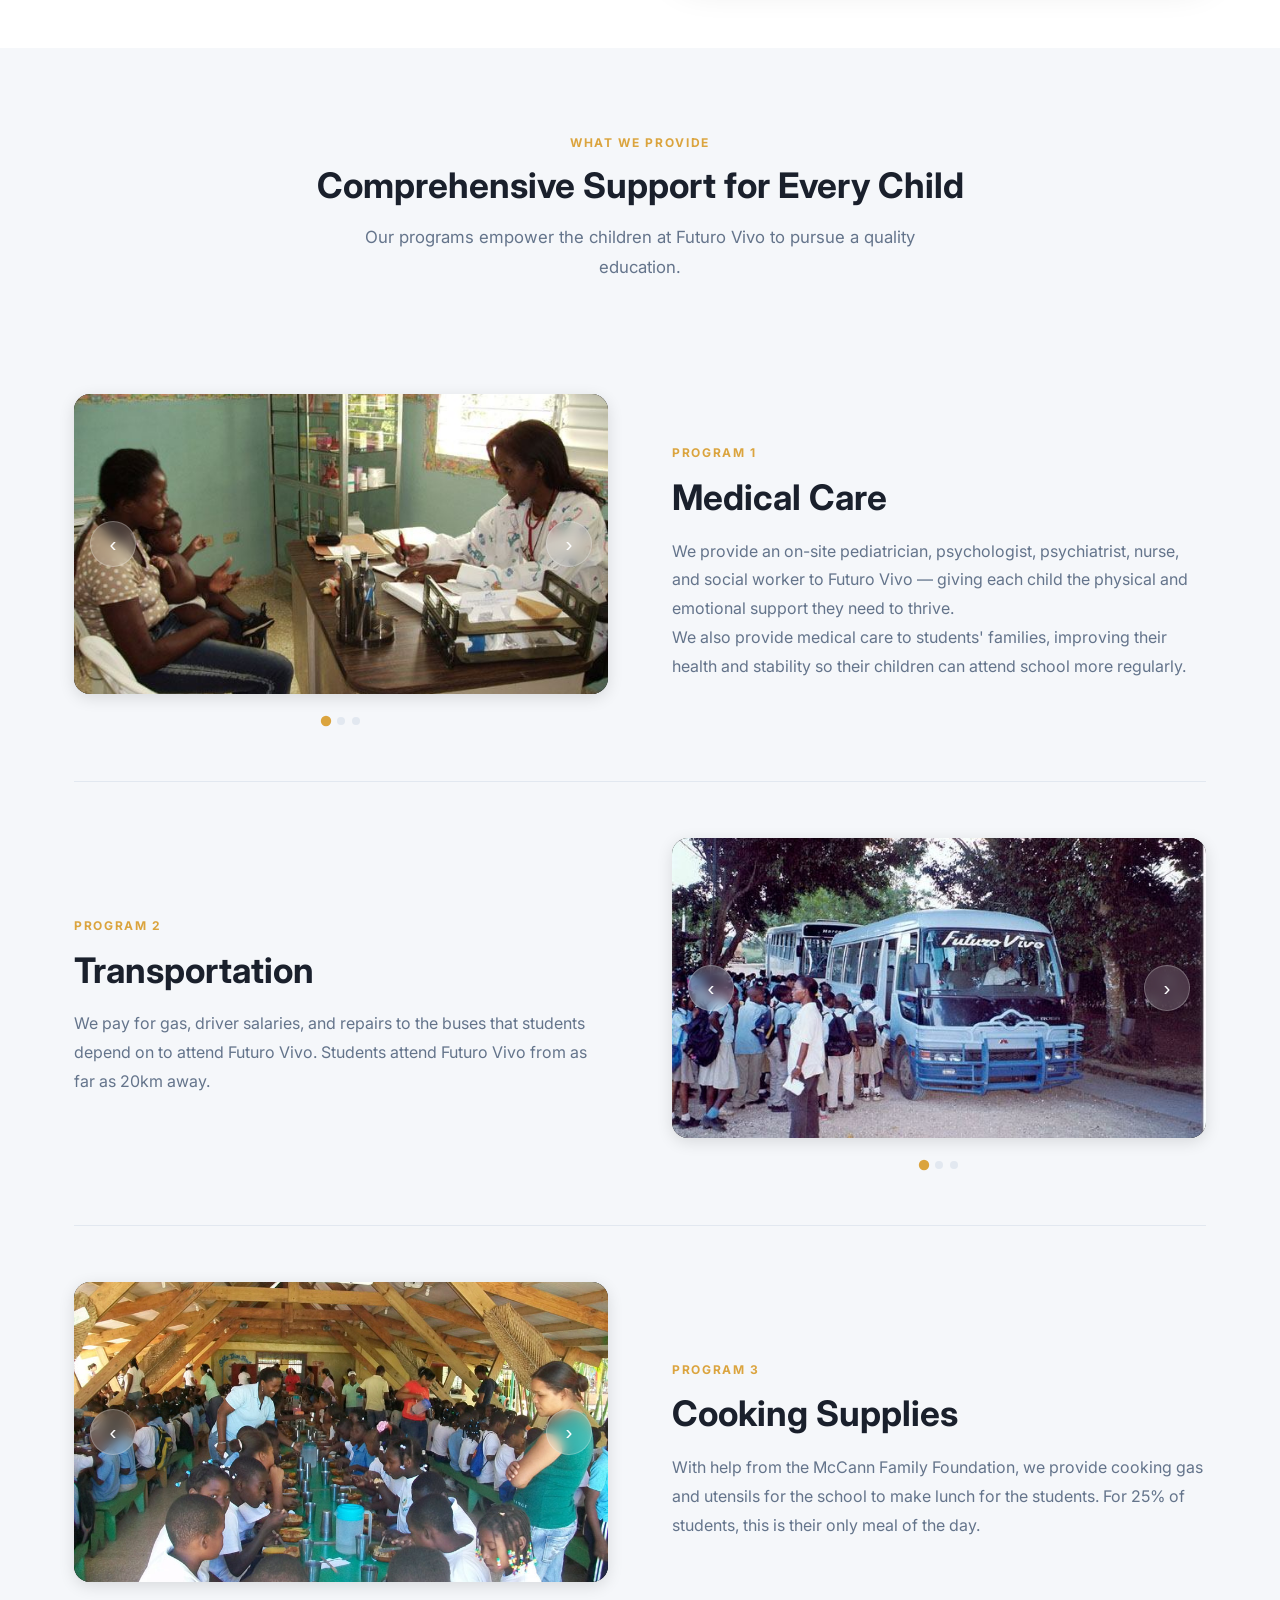
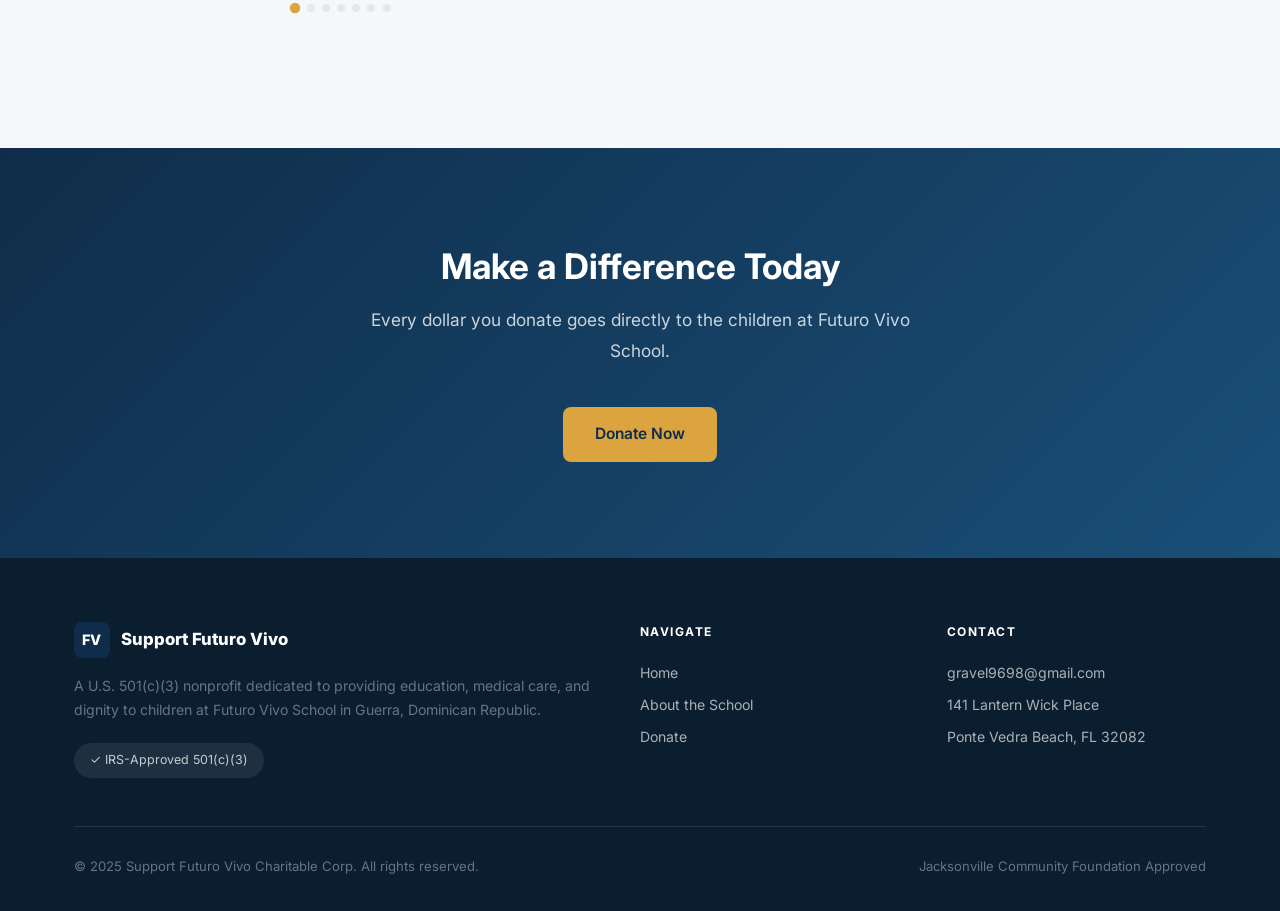
==== commit 3ab042fe: "updating" ====
--- a/index.html
+++ b/index.html
@@ -155,14 +155,24 @@
         <div class="program-feature-media">
           <div class="slideshow-wrap">
             <div class="slideshow-container">
-              <div class="slide active"><img src="photos/meals/wide_shot.jpg"   alt="Mealtime at Futuro Vivo"></div>
-              <div class="slide"><img src="photos/meals/long_table.JPG"         alt="Students eating at Futuro Vivo"></div>
+              <div class="slide active"><img src="photos/meals/wide_shot.jpg"             alt="Mealtime at Futuro Vivo"></div>
+              <div class="slide"><img src="photos/meals/long_table.JPG"                   alt="Students eating at Futuro Vivo"></div>
+              <div class="slide"><img src="photos/meals/big_pots.jpeg"                    alt="Volunteers cooking large pots of food for Futuro Vivo students"></div>
+              <div class="slide"><img src="photos/meals/full__kitchen_plates.jpeg"        alt="Kitchen staff plating meals in the Futuro Vivo kitchen"></div>
+              <div class="slide"><img src="photos/meals/plates_and_salad.jpeg"            alt="Plated meals and fresh salad prepared for students"></div>
+              <div class="slide"><img src="photos/meals/small_plates.jpeg"                alt="Volunteers with plated meals ready to serve"></div>
+              <div class="slide"><img src="photos/meals/students_eating.jpeg"             alt="Students eating together in the Futuro Vivo dining hall"></div>
               <button class="slide-btn slide-prev" aria-label="Previous photo">&#8249;</button>
               <button class="slide-btn slide-next" aria-label="Next photo">&#8250;</button>
             </div>
             <div class="slide-dots">
               <button class="dot active" aria-label="Photo 1"></button>
               <button class="dot" aria-label="Photo 2"></button>
+              <button class="dot" aria-label="Photo 3"></button>
+              <button class="dot" aria-label="Photo 4"></button>
+              <button class="dot" aria-label="Photo 5"></button>
+              <button class="dot" aria-label="Photo 6"></button>
+              <button class="dot" aria-label="Photo 7"></button>
             </div>
           </div>
         </div>
--- a/css/style.css
+++ b/css/style.css
@@ -8,8 +8,10 @@
 :root {
   --primary:        #0f2d4a;
   --primary-light:  #1a4f78;
-  --accent:         #e8834a;
-  --accent-dark:    #cf6b35;
+  --accent:         #dba43e;
+  --accent-dark:    #c28f2c;
+  --accent-green:      #4a7d36;
+  --accent-green-dark: #3a6b2c;
   --bg-light:       #f5f7fa;
   --bg-white:       #ffffff;
   --text-dark:      #1a202c;
@@ -61,7 +63,7 @@
   border: 2px solid transparent;
   white-space: nowrap;
 }
-.btn-primary  { background: var(--accent); color: #fff; }
+.btn-primary  { background: var(--accent); color: var(--primary); }
 .btn-primary:hover { background: var(--accent-dark); transform: translateY(-2px); box-shadow: var(--shadow-md); }
 .btn-outline  { border-color: var(--primary); color: var(--primary); background: transparent; }
 .btn-outline:hover { background: var(--primary); color: #fff; transform: translateY(-2px); }
@@ -163,7 +165,8 @@
 .nav-links a:hover::after,
 .nav-links a.active::after { width: 100%; }
 
-.nav-cta { padding: .55rem 1.3rem; font-size: .88rem; }
+.nav-cta { padding: .55rem 1.3rem; font-size: .88rem; background: var(--accent-green); color: #fff; }
+.nav-cta:hover { background: var(--accent-green-dark); }
 
 /* Hamburger */
 .hamburger {
@@ -209,7 +212,8 @@
 }
 .mobile-nav a:hover,
 .mobile-nav a.active { background: var(--bg-light); color: var(--accent); }
-.mobile-donate { margin-top: 1rem; display: block; text-align: center; }
+.mobile-donate { margin-top: 1rem; display: block; text-align: center; background: var(--accent-green); color: #fff; }
+.mobile-donate:hover { background: var(--accent-green-dark); }
 
 
 /* ============================================
@@ -304,7 +308,7 @@
   position: absolute;
   bottom: -1.5rem; left: -1.5rem;
   background: var(--accent);
-  color: #fff;
+  color: var(--primary);
   padding: 1.4rem 1.6rem;
   border-radius: var(--radius-lg);
   text-align: center;
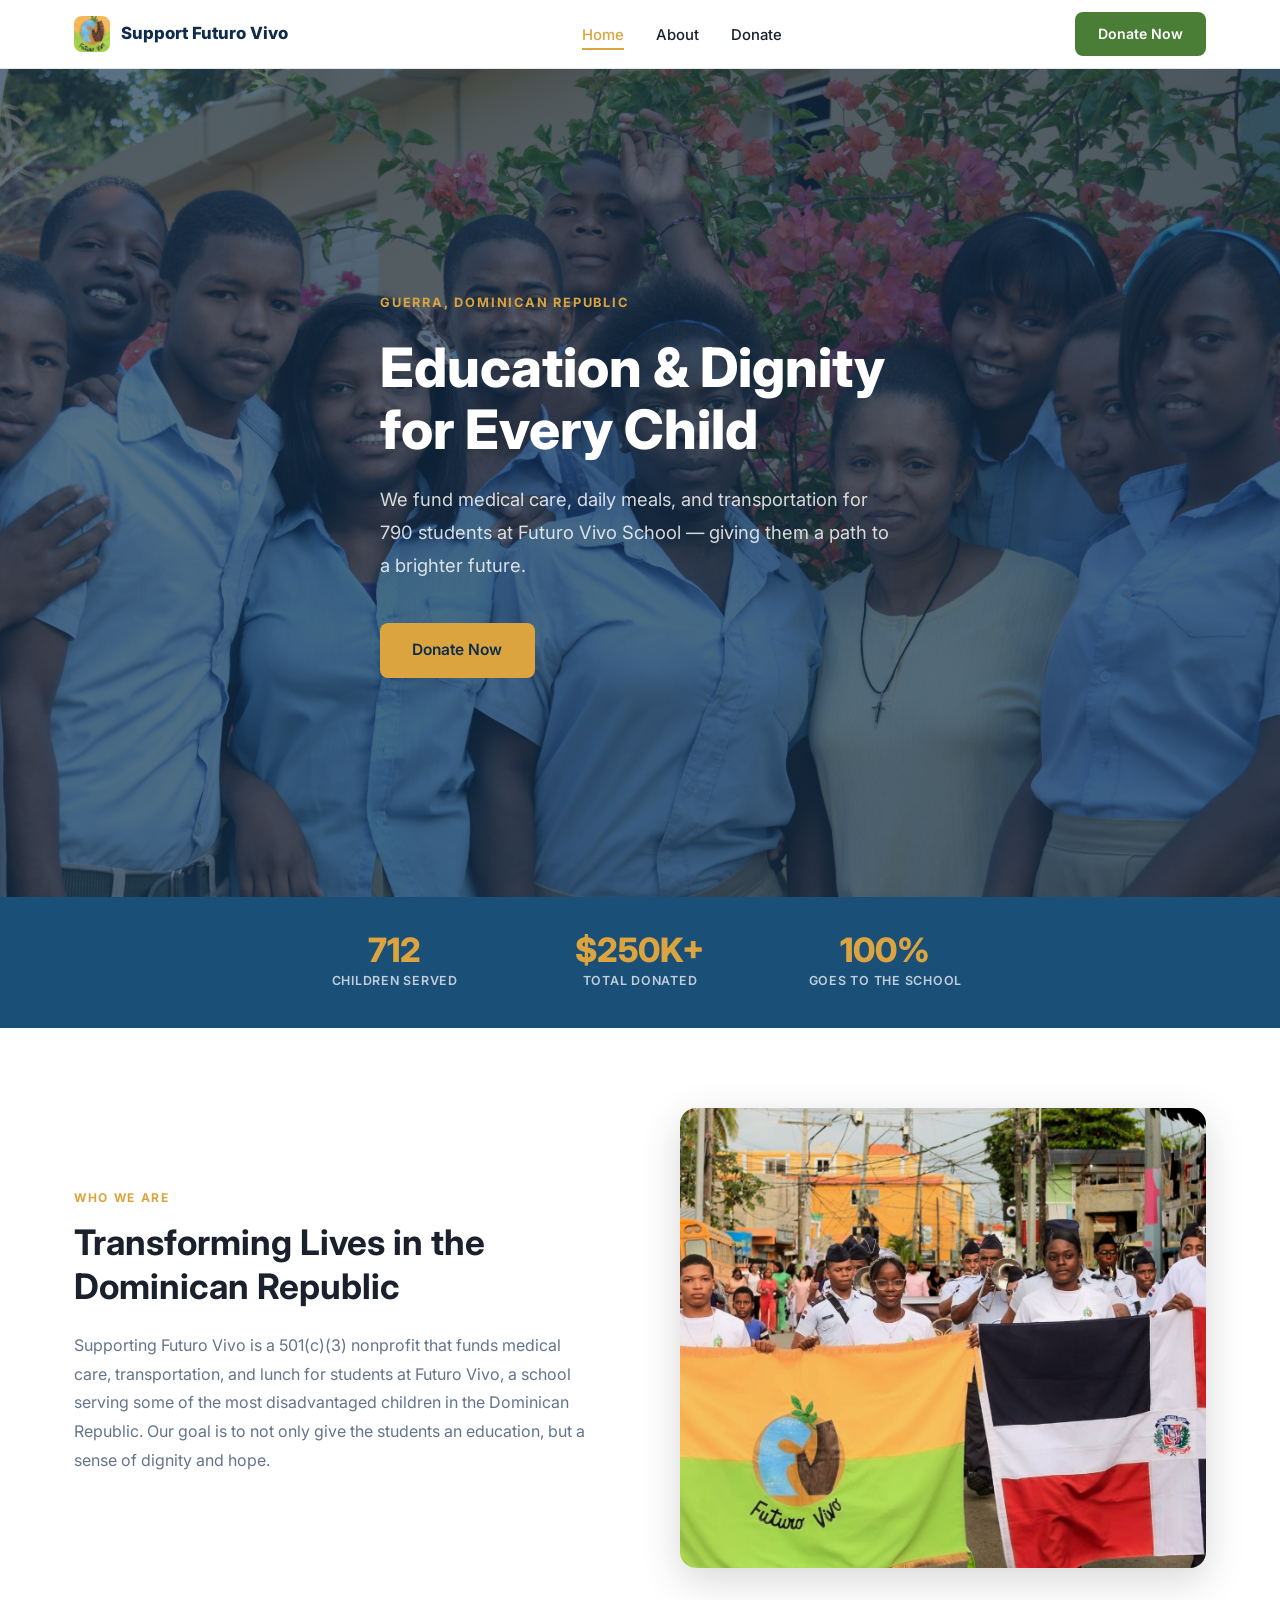
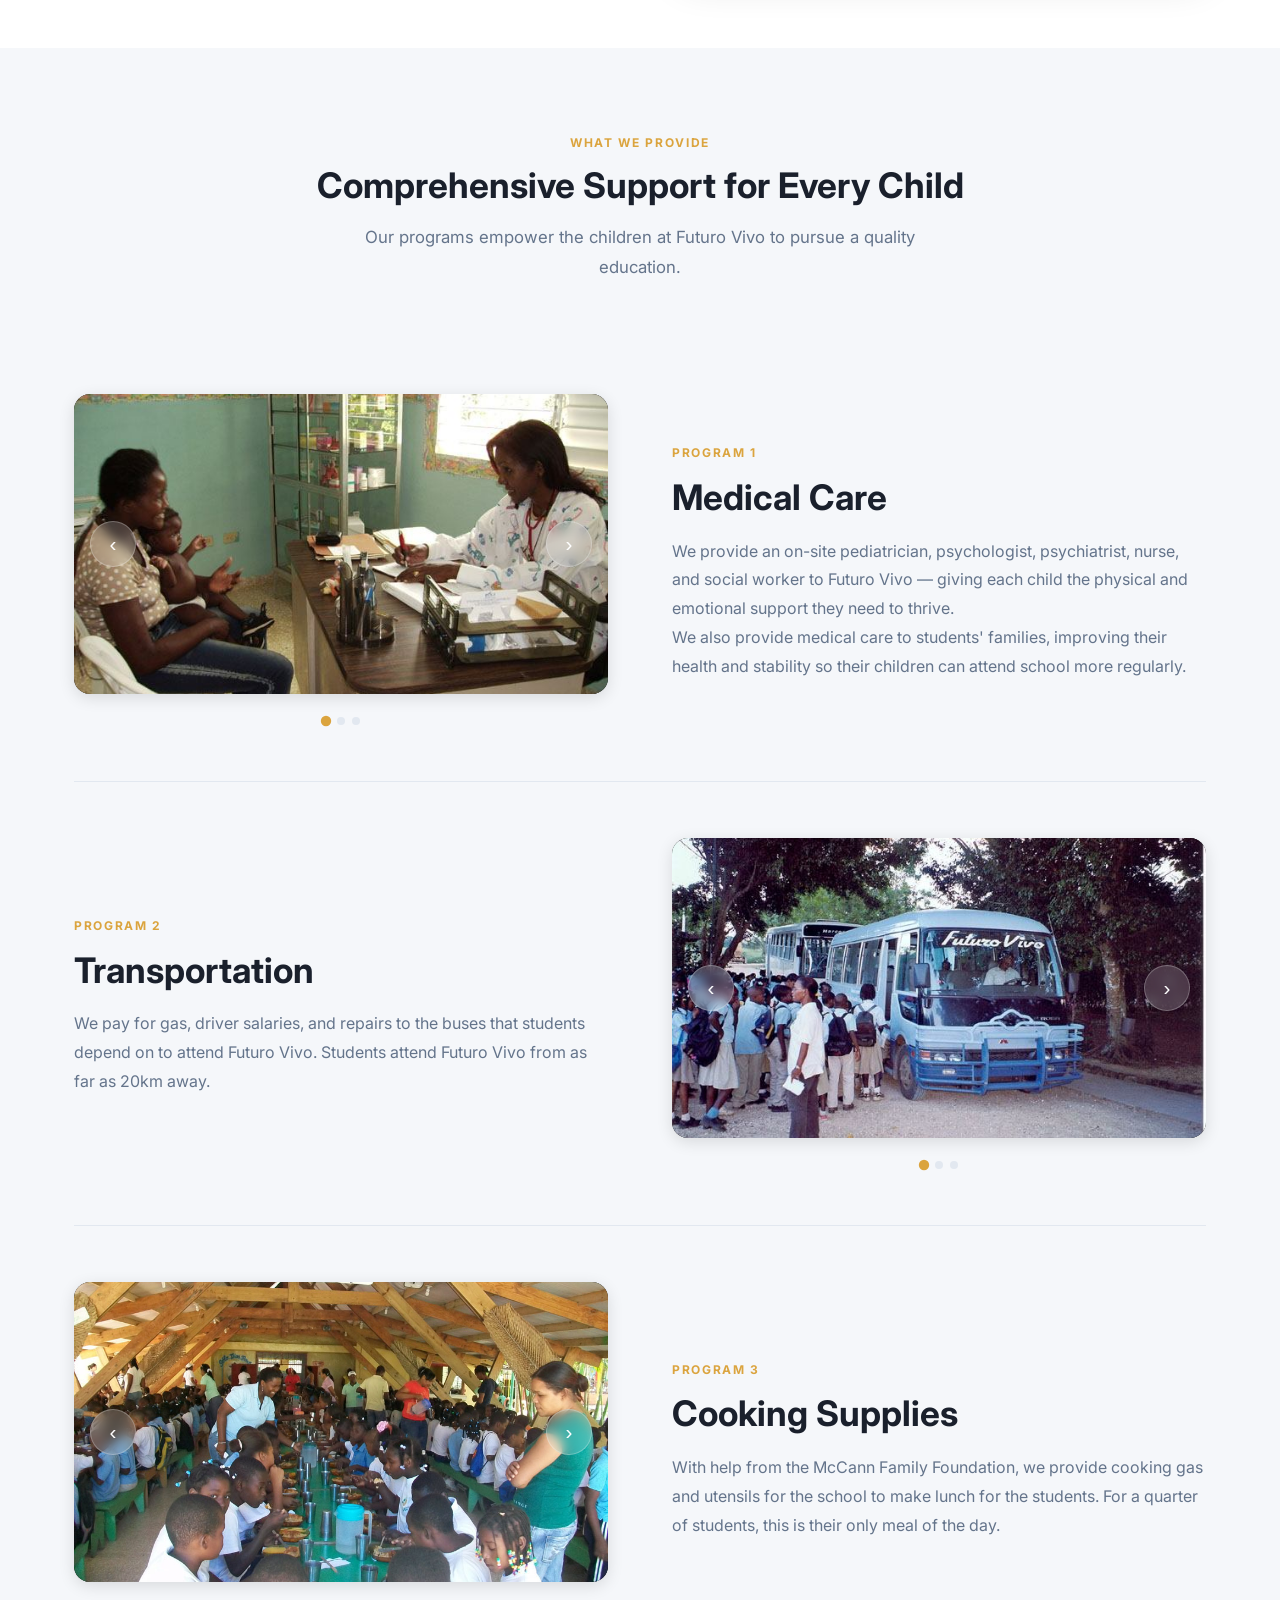
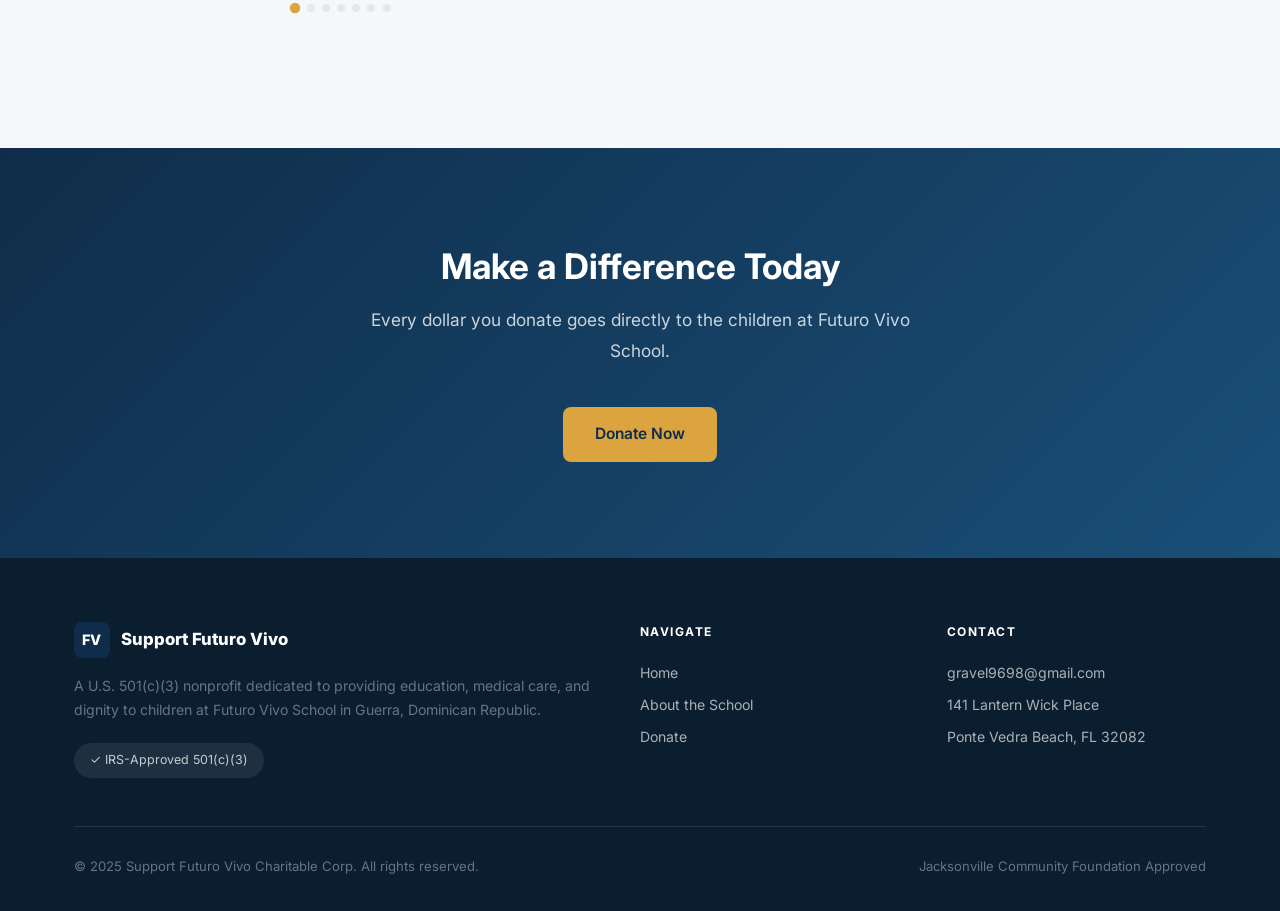
==== commit 7599c791: "Update index.html" ====
--- a/index.html
+++ b/index.html
@@ -179,7 +179,7 @@
         <div class="program-feature-text">
           <span class="eyebrow">Program 3</span>
           <h2>Cooking Supplies</h2>
-          <p>With help from the McCann Family Foundation, we provide cooking gas and utensils for the school to make lunch for the students. For 25% of students, this is their only meal of the day.</p>
+          <p>With help from the McCann Family Foundation, we provide cooking gas and utensils for the school to make lunch for the students. For a quarter of students, this is their only meal of the day.</p>
         </div>
       </div>
 
